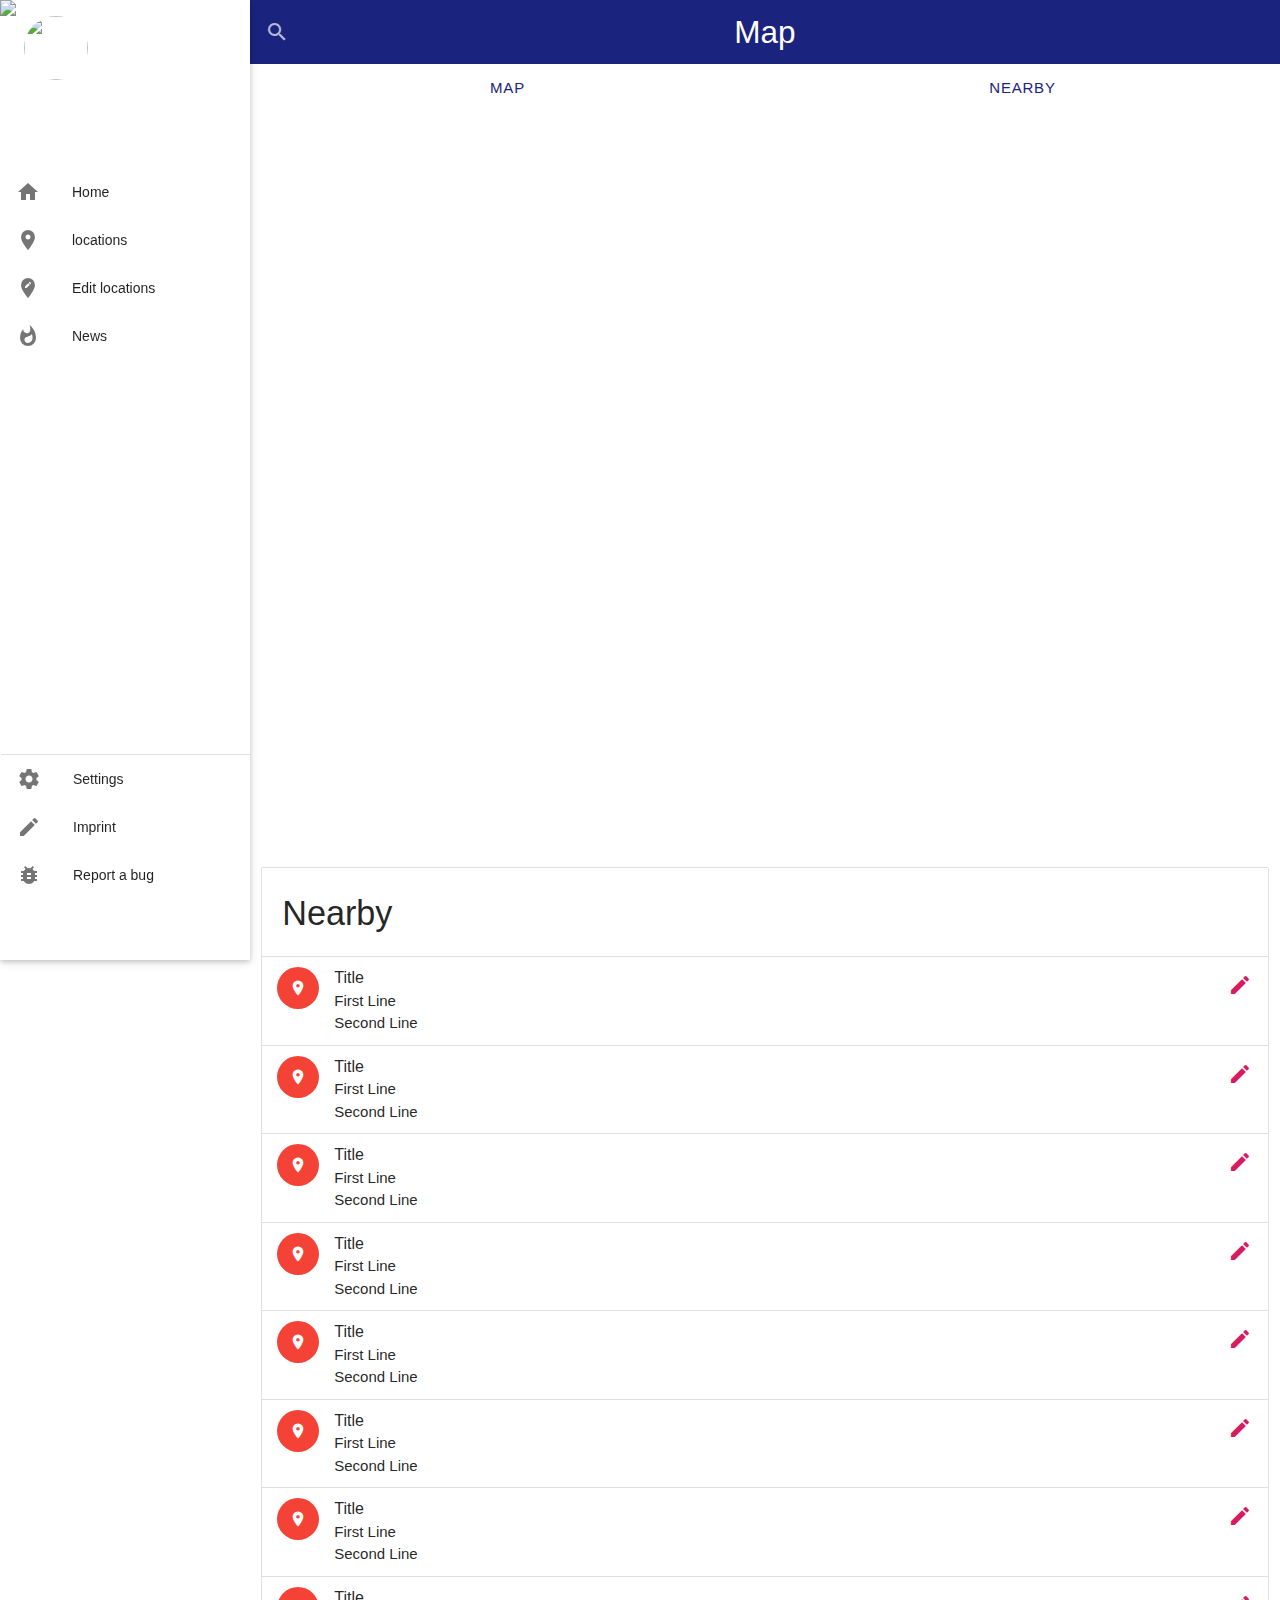
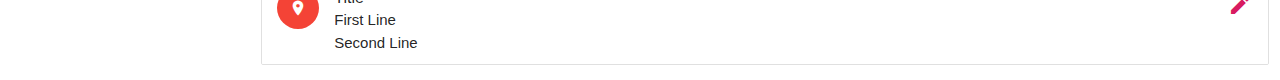
==== index.html @ ec2f5180 "Bottom class messed up with git :/" ====
<!DOCTYPE html>
<html>

<head>
    <!--Import Google Icon Font-->
    <link href="https://fonts.googleapis.com/icon?family=Material+Icons" rel="stylesheet">

    <!--Import materialize.css-->
    <link type="text/css" rel="stylesheet" href="css/materialize.min.css" media="screen,projection" />
    <link type="text/css" rel="stylesheet" href="css/style.css" media="screen,projection" />

    <!--Let browser know website is optimized for mobile-->
    <meta name="viewport" content="width=device-width, initial-scale=1.0" />
    <title>Map</title>
</head>

<body>
    <header>
        <nav role="navigation">
            <div class="nav-wrapper">
                <a href="#!" class="brand-logo center">Map</a>
                <a href="#" data-activates="slide-out" class="button-collapse"><i class="material-icons">menu</i></a>
                <form>
                       <div class="input-field">
                         <input id="search" type="search" required>
                         <label for="search"><i class="material-icons">search</i></label>
                         <i class="material-icons">close</i>
                       </div>
                     </form>
                <ul id="slide-out" class="side-nav fixed">
                    <li>
                        <div class="userView">
                            <img class="background" src="images/office.jpg">
                            <a href="#!"><img class="circle" src="images/yuna.jpg"></a>
                            <a href="#!"><span class="white-text name">Tom Scholz</span></a>
                            <a href="#!"><span class="white-text email">jdandturk@gmail.com</span></a>
                        </div>
                    </li>
                    <li><a class="waves-effect" href="#!"><i class="material-icons">home</i>Home</a></li>
                    <li><a class="waves-effect" href="#!"><i class="material-icons">location_on</i>locations</a></li>
                    <li><a class="waves-effect" href="#!"><i class="material-icons">edit_location</i>Edit locations</a></li>
                    <li><a class="waves-effect" href="#!"><i class="material-icons">whatshot</i>News</a></li>
                    <div class="bottom">
                        <div class="divider"></div>
                        <li><a class="waves-effect" href="settings.html"><i class="material-icons">settings</i>Settings</a></li>
                        <li><a class="waves-effect" href="#!"><i class="material-icons">mode_editq</i>Imprint</a></li>
                        <li><a class="modal-trigger waves-effect" href="#bugreport"><i class="material-icons">bug_report</i>Report a bug</a></li>
                    </div>
                </ul>
            </div>
        </nav>
        <ul class="tabs">
            <li class="tab col s3"><a class="active" href="#map">Map</a></li>
            <li class="tab col s3"><a href="#nearby">Nearby</a></li>
        </ul>
    </header>
    <main>
        <div id="map" class="col s12">
            <div id="map-canvas"></div>
        </div>

        <div id="nearby" class="col s12">
            <div class="row">
                <div class="col s12">
                    <ul class="collection with-header">
                        <li class="collection-header">
                            <h4>Nearby</h4>
                        </li>
                        <li class="collection-item dismissable avatar">
                            <i class="material-icons circle red">location_on</i>
                            <span class="title">Title</span>
                            <p>First Line
                                <br> Second Line
                            </p>
                            <a href="#!" class="secondary-content"><i class="material-icons">mode_edit</i></a>
                        </li>
                        <li class="collection-item dismissable avatar">
                            <i class="material-icons circle red">location_on</i>
                            <span class="title">Title</span>
                            <p>First Line
                                <br> Second Line
                            </p>
                            <a href="#!" class="secondary-content"><i class="material-icons">mode_edit</i></a>
                        </li>
                        <li class="collection-item dismissable avatar">
                            <i class="material-icons circle red">location_on</i>
                            <span class="title">Title</span>
                            <p>First Line
                                <br> Second Line
                            </p>
                            <a href="#!" class="secondary-content"><i class="material-icons">mode_edit</i></a>
                        </li>
                        <li class="collection-item dismissable avatar">
                            <i class="material-icons circle red">location_on</i>
                            <span class="title">Title</span>
                            <p>First Line
                                <br> Second Line
                            </p>
                            <a href="#!" class="secondary-content"><i class="material-icons">mode_edit</i></a>
                        </li>
                        <li class="collection-item dismissable avatar">
                            <i class="material-icons circle red">location_on</i>
                            <span class="title">Title</span>
                            <p>First Line
                                <br> Second Line
                            </p>
                            <a href="#!" class="secondary-content"><i class="material-icons">mode_edit</i></a>
                        </li>
                        <li class="collection-item dismissable avatar">
                            <i class="material-icons circle red">location_on</i>
                            <span class="title">Title</span>
                            <p>First Line
                                <br> Second Line
                            </p>
                            <a href="#!" class="secondary-content"><i class="material-icons">mode_edit</i></a>
                        </li>
                        <li class="collection-item dismissable avatar">
                            <i class="material-icons circle red">location_on</i>
                            <span class="title">Title</span>
                            <p>First Line
                                <br> Second Line
                            </p>
                            <a href="#!" class="secondary-content"><i class="material-icons">mode_edit</i></a>
                        </li>
                        <li class="collection-item dismissable avatar">
                            <i class="material-icons circle red">location_on</i>
                            <span class="title">Title</span>
                            <p>First Line
                                <br> Second Line
                            </p>
                            <a href="#!" class="secondary-content"><i class="material-icons">mode_edit</i></a>
                        </li>
                    </ul>
                </div>
            </div>
        </div>
    </main>

    <div id="bugreport" class="modal modal-fixed-footer">
        <div class="modal-content">
            <h4>Report a bug</h4>
            <div class="row">
                <form class="col s12">
                    <div class="row">
                        <div class="input-field col s6">
                            <input id="first_name" type="text" class="validate">
                            <label for="first_name">First Name</label>
                        </div>
                        <div class="input-field col s6">
                            <input id="last_name" type="text" class="validate">
                            <label for="last_name">Last Name</label>
                        </div>
                    </div>
                    <div class="row">
                        <div class="input-field col s12">
                            <input id="email" type="email" class="validate">
                            <label for="email">Email</label>
                        </div>
                    </div>
                    <div class="row">
                        <form class="col s12">
                            <div class="row">
                                <div class="input-field col s12">
                                    <textarea id="textarea1" class="materialize-textarea"></textarea>
                                    <label for="textarea1">Textarea</label>
                                </div>
                            </div>
                        </form>
                    </div>
                </form>
            </div>
        </div>
        <div class="modal-footer">
            <a href="#!" class="modal-action modal-close waves-effect waves-green btn-flat ">Submit</a>
            <a href="#!" class="modal-action modal-close waves-effect waves-red btn-flat ">Cancel</a>
        </div>
    </div>

    <!--Import jQuery before materialize.js-->
    <script type="text/javascript" src="https://code.jquery.com/jquery-2.1.2.min.js"></script>
    <script type="text/javascript" src="js/materialize.min.js"></script>
    <script src="https://maps.googleapis.com/maps/api/js?key=AIzaSyAAzAtpO3V3MDh3rMkW11LKzOI6kKWulEk&callback=initMap" async defer></script>
    <script type="text/javascript" src="js/init.js"></script>
    <script type="text/javascript" src="js/script.js"></script>
</body>

</html>
---- css/style.css ----
#map {
    height: 100%;
}
#map-canvas {
    height: 100%;
}
html, body, main {
    height: 94% !important;
    margin: 0;
    padding: 0;
}
header, main, footer {
    padding-left: 250px;
}
@media only screen and (max-width: 992px) {
    header, main, footer {
        padding-left: 0;
    }
}

.intro {
    padding: 144px 0;
    background: url('http://demenzpilot.de/images/bg-map/bg-map-interim-HL.png') no-repeat center center;
    -webkit-background-size: cover;
    -moz-background-size: cover;
    -o-background-size: cover;
    background-size: cover;
}
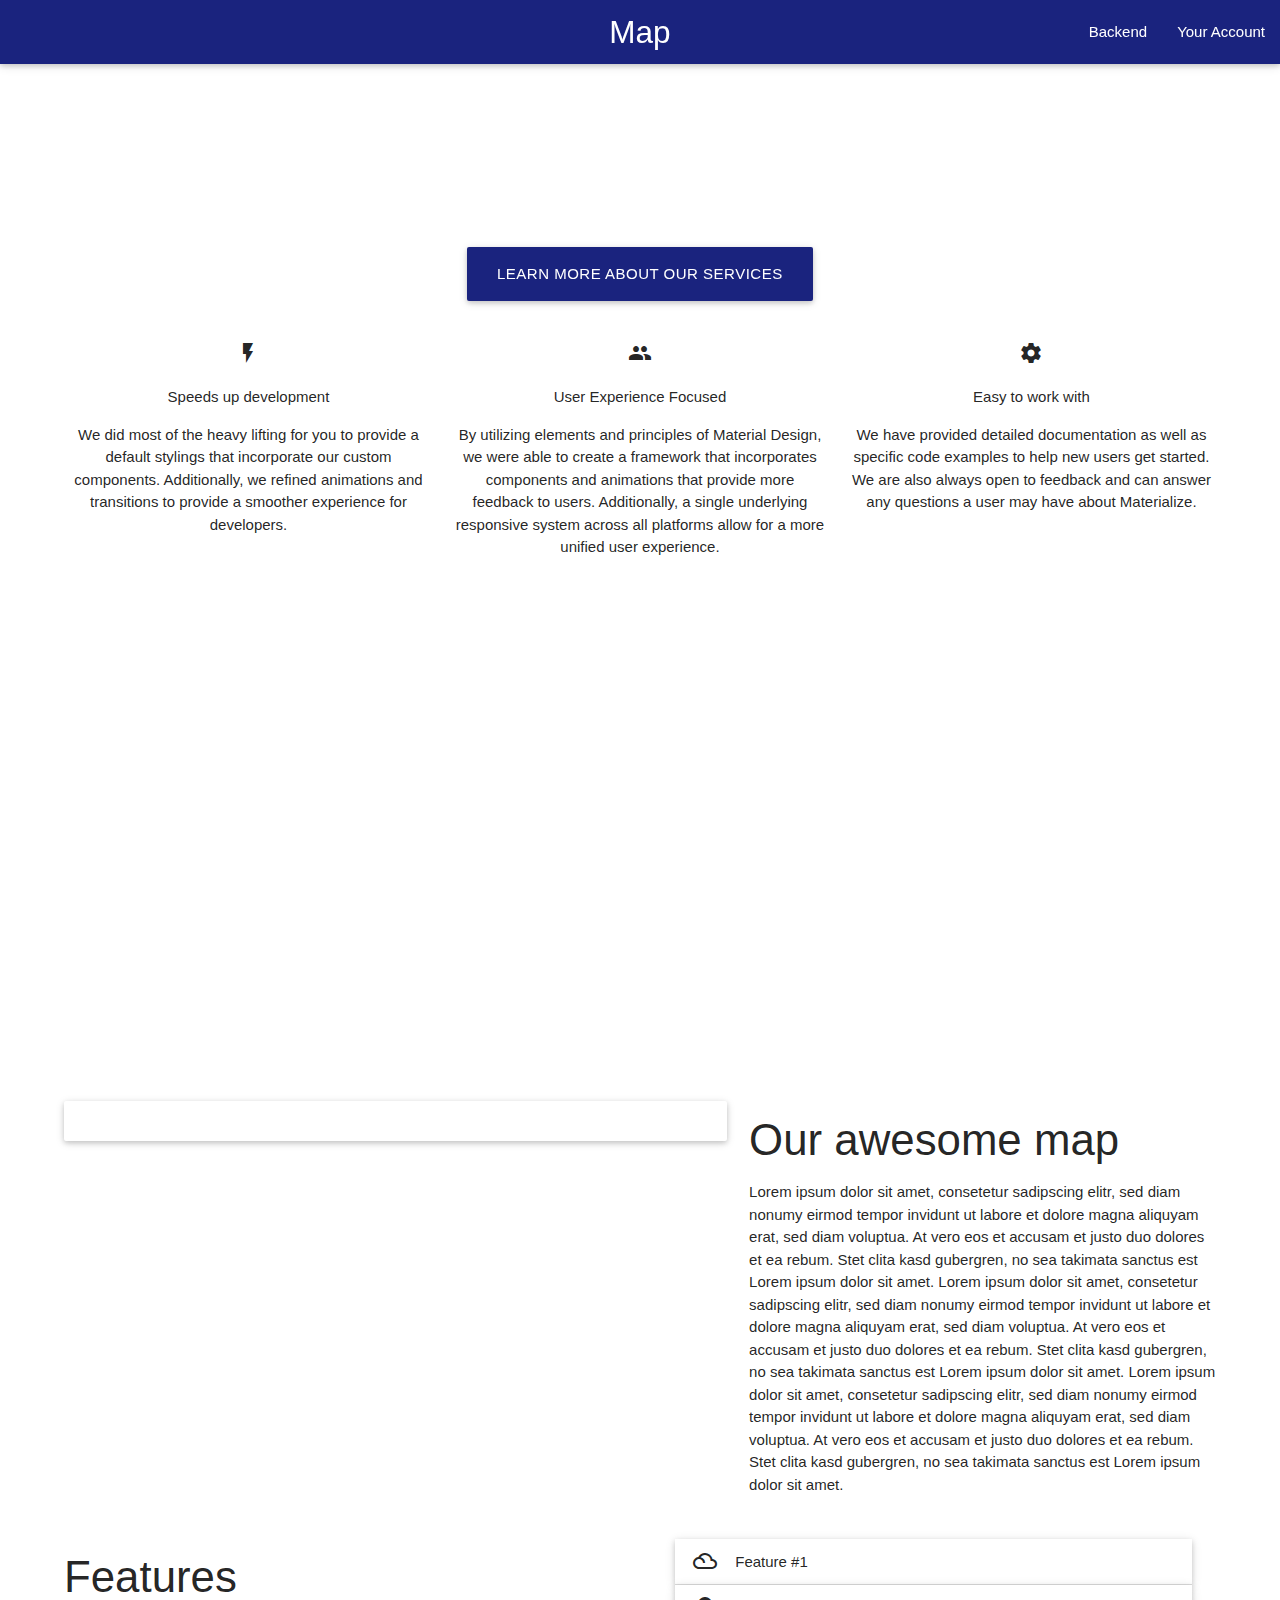
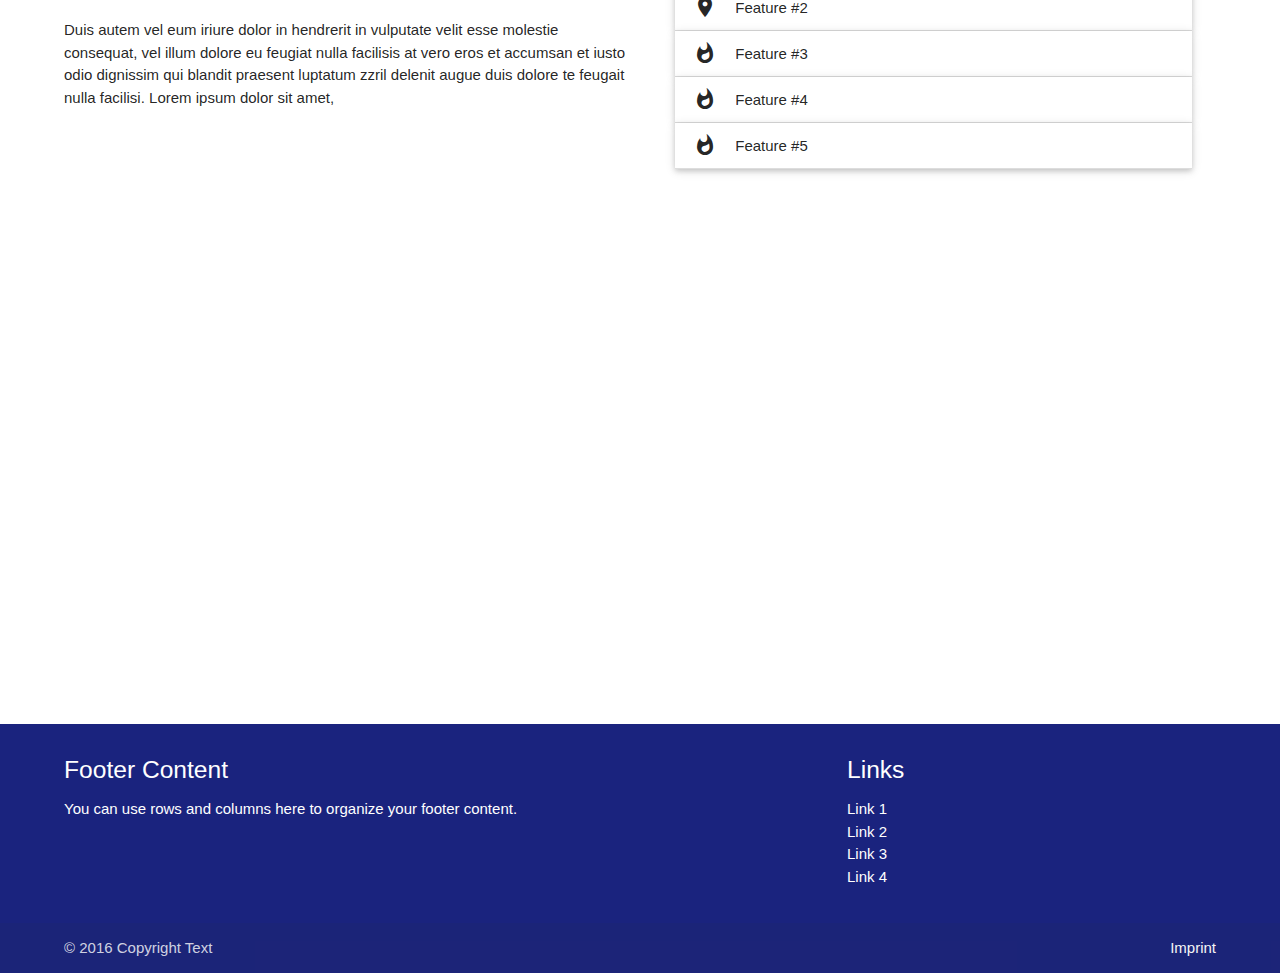
==== commit ae441d74: "Changed titles" ====
--- a/index.html
+++ b/index.html
@@ -7,175 +7,180 @@
 
     <!--Import materialize.css-->
     <link type="text/css" rel="stylesheet" href="css/materialize.min.css" media="screen,projection" />
-    <link type="text/css" rel="stylesheet" href="css/style.css" media="screen,projection" />
+    <link type="text/css" rel="stylesheet" href="css/lp-style.css" media="screen,projection" />
 
     <!--Let browser know website is optimized for mobile-->
     <meta name="viewport" content="width=device-width, initial-scale=1.0" />
-    <title>Map</title>
+    <meta http-equiv="X-UA-Compatible" content="IE=edge">
+    <meta http-equiv="Content-Type" content="text/html; charset=utf-8" />
+    <title>Map | Home</title>
 </head>
 
 <body>
     <header>
-        <nav role="navigation">
-            <div class="nav-wrapper">
-                <a href="#!" class="brand-logo center">Map</a>
-                <a href="#" data-activates="slide-out" class="button-collapse"><i class="material-icons">menu</i></a>
-                <form>
-                       <div class="input-field">
-                         <input id="search" type="search" required>
-                         <label for="search"><i class="material-icons">search</i></label>
-                         <i class="material-icons">close</i>
-                       </div>
-                     </form>
-                <ul id="slide-out" class="side-nav fixed">
-                    <li>
-                        <div class="userView">
-                            <img class="background" src="images/office.jpg">
-                            <a href="#!"><img class="circle" src="images/yuna.jpg"></a>
-                            <a href="#!"><span class="white-text name">Tom Scholz</span></a>
-                            <a href="#!"><span class="white-text email">jdandturk@gmail.com</span></a>
+        <div class="navbar-fixed">
+            <nav role="navigation">
+                <div class="nav-wrapper">
+                    <a href="#!" class="brand-logo center">Map</a>
+                    <a href="#" data-activates="slide-out" class="button-collapse"><i class="material-icons">menu</i></a>
+                    <ul class="right hide-on-med-and-down">
+                        <li><a href="#!">Backend</a></li>
+                        <li><a href="#!">Your Account</a></li>
+                    </ul>
+                    <ul id="slide-out" class="side-nav">
+                      <li><a class="waves-effect" href="#!">Backend</a></li>
+                      <li><a class="waves-effect" href="#!">Your Account</a></li>
+                        <div class="bottom">
+                            <div class="divider"></div>
+                            <li><a class="waves-effect" href="settings.html"><i class="material-icons">settings</i>Settings</a></li>
+                            <li><a class="waves-effect" href="#!"><i class="material-icons">mode_editq</i>Imprint</a></li>
+                            <li><a class="waves-effect" href="#bugreport"><i class="material-icons">bug_report</i>Report a bug</a></li>
                         </div>
-                    </li>
-                    <li><a class="waves-effect" href="#!"><i class="material-icons">home</i>Home</a></li>
-                    <li><a class="waves-effect" href="#!"><i class="material-icons">location_on</i>locations</a></li>
-                    <li><a class="waves-effect" href="#!"><i class="material-icons">edit_location</i>Edit locations</a></li>
-                    <li><a class="waves-effect" href="#!"><i class="material-icons">whatshot</i>News</a></li>
-                    <div class="bottom">
-                        <div class="divider"></div>
-                        <li><a class="waves-effect" href="settings.html"><i class="material-icons">settings</i>Settings</a></li>
-                        <li><a class="waves-effect" href="#!"><i class="material-icons">mode_editq</i>Imprint</a></li>
-                        <li><a class="modal-trigger waves-effect" href="#bugreport"><i class="material-icons">bug_report</i>Report a bug</a></li>
-                    </div>
-                </ul>
-            </div>
-        </nav>
-        <ul class="tabs">
-            <li class="tab col s3"><a class="active" href="#map">Map</a></li>
-            <li class="tab col s3"><a href="#nearby">Nearby</a></li>
-        </ul>
+                    </ul>
+                </div>
+            </nav>
+        </div>
     </header>
     <main>
-        <div id="map" class="col s12">
-            <div id="map-canvas"></div>
+        <div class="row intro">
+            <div class="col s12 m12">
+                <div class="container">
+                    <div class="row">
+                        <div class="col m12 s12 center white-text">
+                            <h1>A map template that fits <u>your</u> needs</h1>
+                            <h5>Get the software you want.</h5>
+                        </div>
+                    </div>
+                    <div class="row">
+                        <div class="col m12 s12 center white-text">
+                            <a href="#!" class="btn-large indigo darken-4 cloud_get_started waves-effect waves-light">Learn more about our services</a>
+                        </div>
+                    </div>
+                </div>
+            </div>
         </div>
 
-        <div id="nearby" class="col s12">
+        <div class="container">
             <div class="row">
-                <div class="col s12">
-                    <ul class="collection with-header">
-                        <li class="collection-header">
-                            <h4>Nearby</h4>
+                <div class="col s12 m4">
+                    <div class="center promo">
+                        <i class="material-icons">flash_on</i>
+                        <p class="caption">Speeds up development</p>
+                        <p class="light center">We did most of the heavy lifting for you to provide a default stylings that incorporate our custom components. Additionally, we refined animations and transitions to provide a smoother experience for developers.</p>
+                    </div>
+                </div>
+                <div class="col s12 m4">
+                    <div class="center promo">
+                        <i class="material-icons">group</i>
+                        <p class="caption">User Experience Focused</p>
+                        <p class="light center">By utilizing elements and principles of Material Design, we were able to create a framework that incorporates components and animations that provide more feedback to users. Additionally, a single underlying responsive system across
+                            all platforms allow for a more unified user experience.</p>
+                    </div>
+                </div>
+                <div class="col s12 m4">
+                    <div class="center promo">
+                        <i class="material-icons">settings</i>
+                        <p class="caption">Easy to work with</p>
+                        <p class="light center">We have provided detailed documentation as well as specific code examples to help new users get started. We are also always open to feedback and can answer any questions a user may have about Materialize.</p>
+                    </div>
+                </div>
+            </div>
+        </div>
+        <div class="parallax-container">
+            <div class="parallax"><img src="images/parallax4.jpg"></div>
+        </div>
+        <div class="container">
+            <div class="row">
+              <div class="col s12 m6 l7">
+                  <div id="promo-map" class="card-panel">
+                    <a href="../materialize-map/" style="height: 100%;width: 100%; display: block;">
+                      <div id="map-canvas"></div>
+                      </a>
+                  </div>
+              </div>
+                <div class="col s12 m6 l5">
+                    <h3>Our awesome map</h3>
+                    <p>
+                        Lorem ipsum dolor sit amet, consetetur sadipscing elitr, sed diam nonumy eirmod tempor invidunt ut labore et dolore magna aliquyam erat, sed diam voluptua. At vero eos et accusam et justo duo dolores et ea rebum. Stet clita kasd gubergren, no sea takimata
+                        sanctus est Lorem ipsum dolor sit amet. Lorem ipsum dolor sit amet, consetetur sadipscing elitr, sed diam nonumy eirmod tempor invidunt ut labore et dolore magna aliquyam erat, sed diam voluptua. At vero eos et accusam et justo
+                        duo dolores et ea rebum. Stet clita kasd gubergren, no sea takimata sanctus est Lorem ipsum dolor sit amet. Lorem ipsum dolor sit amet, consetetur sadipscing elitr, sed diam nonumy eirmod tempor invidunt ut labore et dolore magna
+                        aliquyam erat, sed diam voluptua. At vero eos et accusam et justo duo dolores et ea rebum. Stet clita kasd gubergren, no sea takimata sanctus est Lorem ipsum dolor sit amet.
+                    </p>
+                </div>
+            </div>
+        </div>
+        <div class="container">
+            <div class="row">
+                <div class="col s12 m6">
+                    <h3>Features</h3>
+                    <p>Duis autem vel eum iriure dolor in hendrerit in vulputate velit esse molestie consequat, vel illum dolore eu feugiat nulla facilisis at vero eros et accumsan et iusto odio dignissim qui blandit praesent luptatum zzril delenit augue
+                        duis dolore te feugait nulla facilisi. Lorem ipsum dolor sit amet,</p>
+                </div>
+                <div class="col s12 m6">
+                    <ul class="collapsible popout" data-collapsible="accordion">
+                        <li>
+                            <div class="collapsible-header"><i class="material-icons">filter_drama</i>Feature #1</div>
+                            <div class="collapsible-body">
+                                <p>Lorem ipsum dolor sit amet.</p>
+                            </div>
                         </li>
-                        <li class="collection-item dismissable avatar">
-                            <i class="material-icons circle red">location_on</i>
-                            <span class="title">Title</span>
-                            <p>First Line
-                                <br> Second Line
-                            </p>
-                            <a href="#!" class="secondary-content"><i class="material-icons">mode_edit</i></a>
+                        <li>
+                            <div class="collapsible-header"><i class="material-icons">place</i>Feature #2</div>
+                            <div class="collapsible-body">
+                                <p>Lorem ipsum dolor sit amet.</p>
+                            </div>
                         </li>
-                        <li class="collection-item dismissable avatar">
-                            <i class="material-icons circle red">location_on</i>
-                            <span class="title">Title</span>
-                            <p>First Line
-                                <br> Second Line
-                            </p>
-                            <a href="#!" class="secondary-content"><i class="material-icons">mode_edit</i></a>
+                        <li>
+                            <div class="collapsible-header"><i class="material-icons">whatshot</i>Feature #3</div>
+                            <div class="collapsible-body">
+                                <p>Lorem ipsum dolor sit amet.</p>
+                            </div>
                         </li>
-                        <li class="collection-item dismissable avatar">
-                            <i class="material-icons circle red">location_on</i>
-                            <span class="title">Title</span>
-                            <p>First Line
-                                <br> Second Line
-                            </p>
-                            <a href="#!" class="secondary-content"><i class="material-icons">mode_edit</i></a>
+                        <li>
+                            <div class="collapsible-header"><i class="material-icons">whatshot</i>Feature #4</div>
+                            <div class="collapsible-body">
+                                <p>Lorem ipsum dolor sit amet.</p>
+                            </div>
                         </li>
-                        <li class="collection-item dismissable avatar">
-                            <i class="material-icons circle red">location_on</i>
-                            <span class="title">Title</span>
-                            <p>First Line
-                                <br> Second Line
-                            </p>
-                            <a href="#!" class="secondary-content"><i class="material-icons">mode_edit</i></a>
-                        </li>
-                        <li class="collection-item dismissable avatar">
-                            <i class="material-icons circle red">location_on</i>
-                            <span class="title">Title</span>
-                            <p>First Line
-                                <br> Second Line
-                            </p>
-                            <a href="#!" class="secondary-content"><i class="material-icons">mode_edit</i></a>
-                        </li>
-                        <li class="collection-item dismissable avatar">
-                            <i class="material-icons circle red">location_on</i>
-                            <span class="title">Title</span>
-                            <p>First Line
-                                <br> Second Line
-                            </p>
-                            <a href="#!" class="secondary-content"><i class="material-icons">mode_edit</i></a>
-                        </li>
-                        <li class="collection-item dismissable avatar">
-                            <i class="material-icons circle red">location_on</i>
-                            <span class="title">Title</span>
-                            <p>First Line
-                                <br> Second Line
-                            </p>
-                            <a href="#!" class="secondary-content"><i class="material-icons">mode_edit</i></a>
-                        </li>
-                        <li class="collection-item dismissable avatar">
-                            <i class="material-icons circle red">location_on</i>
-                            <span class="title">Title</span>
-                            <p>First Line
-                                <br> Second Line
-                            </p>
-                            <a href="#!" class="secondary-content"><i class="material-icons">mode_edit</i></a>
+                        <li>
+                            <div class="collapsible-header"><i class="material-icons">whatshot</i>Feature #5</div>
+                            <div class="collapsible-body">
+                                <p>Lorem ipsum dolor sit amet.</p>
+                            </div>
                         </li>
                     </ul>
                 </div>
             </div>
         </div>
+        <div class="parallax-container">
+            <div class="parallax"><img src="images/parallax3.jpg"></div>
+        </div>
     </main>
-
-    <div id="bugreport" class="modal modal-fixed-footer">
-        <div class="modal-content">
-            <h4>Report a bug</h4>
+    <footer class="page-footer">
+        <div class="container">
             <div class="row">
-                <form class="col s12">
-                    <div class="row">
-                        <div class="input-field col s6">
-                            <input id="first_name" type="text" class="validate">
-                            <label for="first_name">First Name</label>
-                        </div>
-                        <div class="input-field col s6">
-                            <input id="last_name" type="text" class="validate">
-                            <label for="last_name">Last Name</label>
-                        </div>
-                    </div>
-                    <div class="row">
-                        <div class="input-field col s12">
-                            <input id="email" type="email" class="validate">
-                            <label for="email">Email</label>
-                        </div>
-                    </div>
-                    <div class="row">
-                        <form class="col s12">
-                            <div class="row">
-                                <div class="input-field col s12">
-                                    <textarea id="textarea1" class="materialize-textarea"></textarea>
-                                    <label for="textarea1">Textarea</label>
-                                </div>
-                            </div>
-                        </form>
-                    </div>
-                </form>
+                <div class="col l6 s12">
+                    <h5 class="white-text">Footer Content</h5>
+                    <p class="white-text">You can use rows and columns here to organize your footer content.</p>
+                </div>
+                <div class="col l4 offset-l2 s12">
+                    <h5 class="white-text">Links</h5>
+                    <ul>
+                        <li><a class="white-text" href="#!">Link 1</a></li>
+                        <li><a class="white-text" href="#!">Link 2</a></li>
+                        <li><a class="white-text" href="#!">Link 3</a></li>
+                        <li><a class="white-text" href="#!">Link 4</a></li>
+                    </ul>
+                </div>
             </div>
         </div>
-        <div class="modal-footer">
-            <a href="#!" class="modal-action modal-close waves-effect waves-green btn-flat ">Submit</a>
-            <a href="#!" class="modal-action modal-close waves-effect waves-red btn-flat ">Cancel</a>
+        <div class="footer-copyright">
+            <div class="container">
+                © 2016 Copyright Text
+                <a class="grey-text text-lighten-4 right" href="#!">Imprint</a>
+            </div>
         </div>
-    </div>
-
+    </footer>
     <!--Import jQuery before materialize.js-->
     <script type="text/javascript" src="https://code.jquery.com/jquery-2.1.2.min.js"></script>
     <script type="text/javascript" src="js/materialize.min.js"></script>
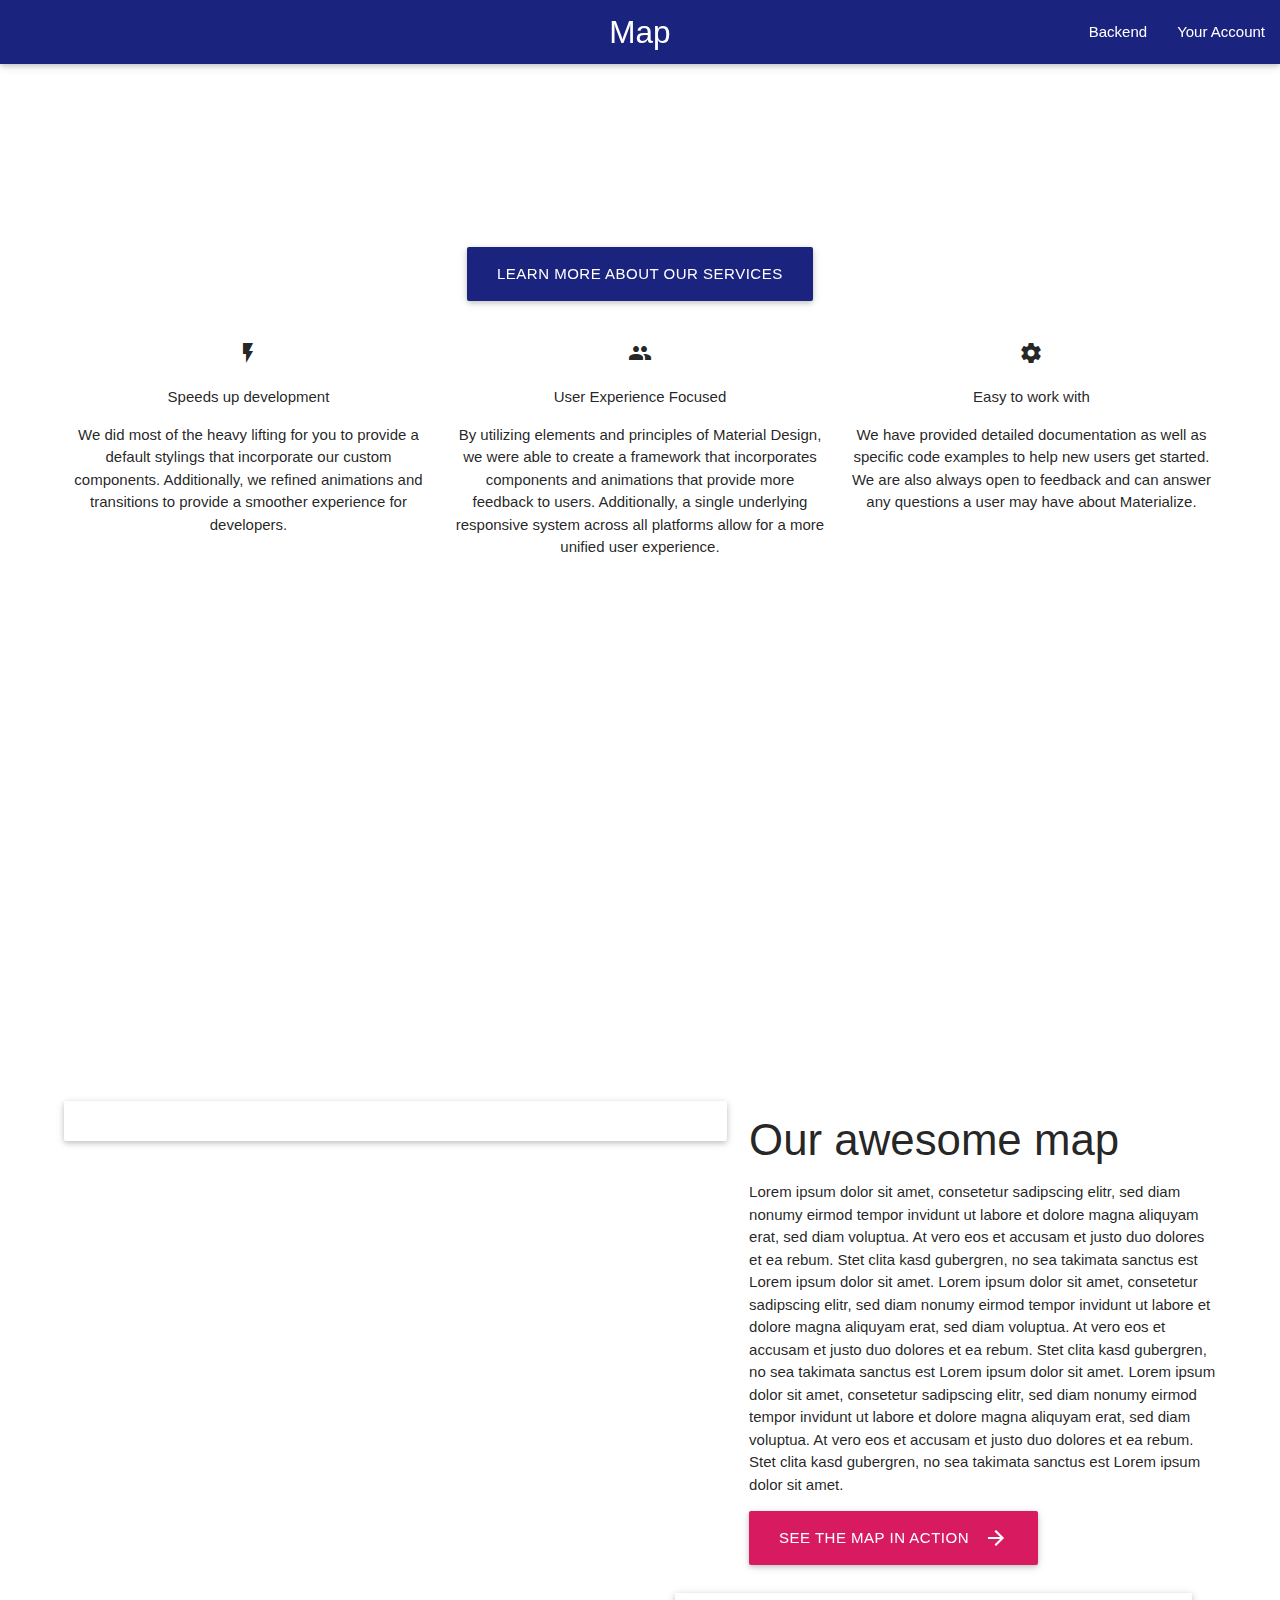
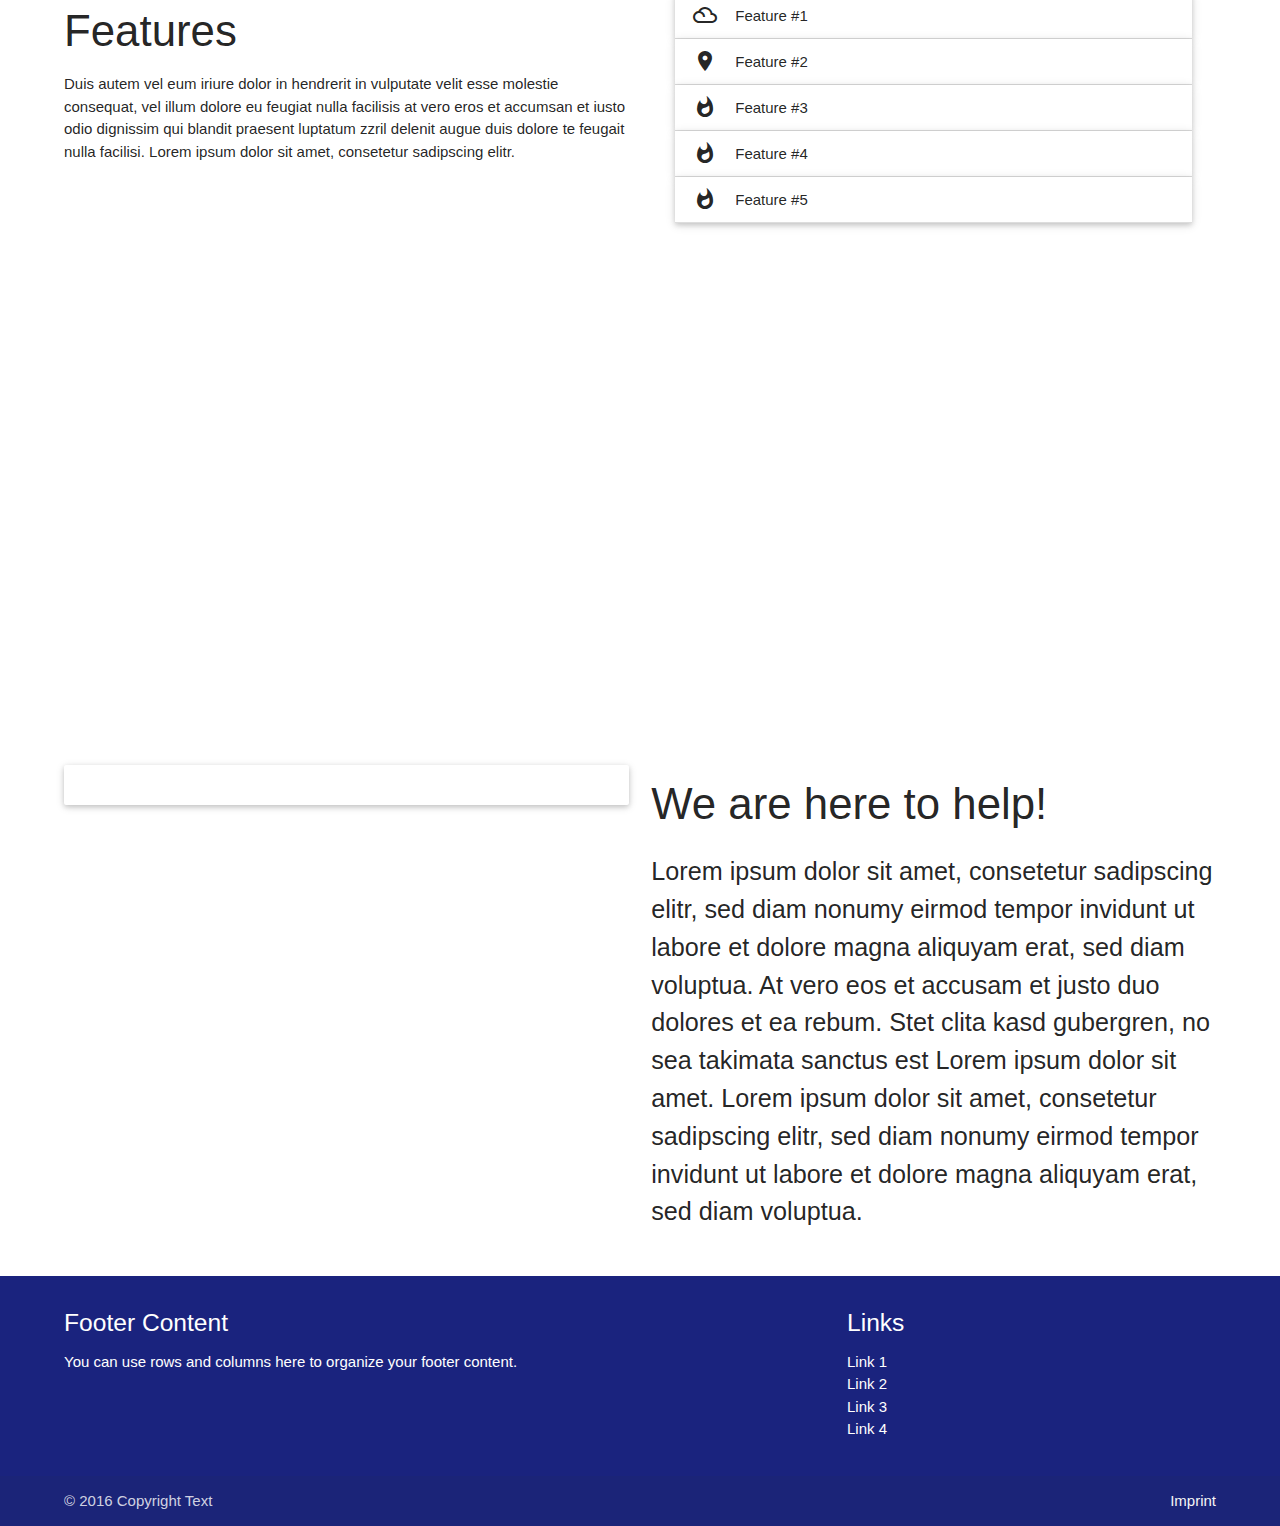
==== commit 27db82bc: "Added jquery fallback" ====
--- a/index.html
+++ b/index.html
@@ -24,12 +24,12 @@
                     <a href="#!" class="brand-logo center">Map</a>
                     <a href="#" data-activates="slide-out" class="button-collapse"><i class="material-icons">menu</i></a>
                     <ul class="right hide-on-med-and-down">
-                        <li><a href="#!">Backend</a></li>
+                        <li><a href="./map.html">Backend</a></li>
                         <li><a href="#!">Your Account</a></li>
                     </ul>
                     <ul id="slide-out" class="side-nav">
-                      <li><a class="waves-effect" href="#!">Backend</a></li>
-                      <li><a class="waves-effect" href="#!">Your Account</a></li>
+                        <li><a class="waves-effect" href="#!">Backend</a></li>
+                        <li><a class="waves-effect" href="#!">Your Account</a></li>
                         <div class="bottom">
                             <div class="divider"></div>
                             <li><a class="waves-effect" href="settings.html"><i class="material-icons">settings</i>Settings</a></li>
@@ -91,13 +91,11 @@
         </div>
         <div class="container">
             <div class="row">
-              <div class="col s12 m6 l7">
-                  <div id="promo-map" class="card-panel">
-                    <a href="../materialize-map/" style="height: 100%;width: 100%; display: block;">
-                      <div id="map-canvas"></div>
-                      </a>
-                  </div>
-              </div>
+                <div class="col s12 m6 l7">
+                    <div id="promo-map" class="card-panel">
+                        <div id="map-canvas"></div>
+                    </div>
+                </div>
                 <div class="col s12 m6 l5">
                     <h3>Our awesome map</h3>
                     <p>
@@ -106,6 +104,7 @@
                         duo dolores et ea rebum. Stet clita kasd gubergren, no sea takimata sanctus est Lorem ipsum dolor sit amet. Lorem ipsum dolor sit amet, consetetur sadipscing elitr, sed diam nonumy eirmod tempor invidunt ut labore et dolore magna
                         aliquyam erat, sed diam voluptua. At vero eos et accusam et justo duo dolores et ea rebum. Stet clita kasd gubergren, no sea takimata sanctus est Lorem ipsum dolor sit amet.
                     </p>
+                    <a href="./map.html" class="waves-effect waves-light btn-large"><i class="material-icons right">arrow_forward</i>See the map in action</a>
                 </div>
             </div>
         </div>
@@ -113,8 +112,10 @@
             <div class="row">
                 <div class="col s12 m6">
                     <h3>Features</h3>
-                    <p>Duis autem vel eum iriure dolor in hendrerit in vulputate velit esse molestie consequat, vel illum dolore eu feugiat nulla facilisis at vero eros et accumsan et iusto odio dignissim qui blandit praesent luptatum zzril delenit augue
-                        duis dolore te feugait nulla facilisi. Lorem ipsum dolor sit amet,</p>
+                    <p>
+                        Duis autem vel eum iriure dolor in hendrerit in vulputate velit esse molestie consequat, vel illum dolore eu feugiat nulla facilisis at vero eros et accumsan et iusto odio dignissim qui blandit praesent luptatum zzril delenit augue duis dolore te feugait
+                        nulla facilisi. Lorem ipsum dolor sit amet, consetetur sadipscing elitr.
+                    </p>
                 </div>
                 <div class="col s12 m6">
                     <ul class="collapsible popout" data-collapsible="accordion">
@@ -153,7 +154,23 @@
             </div>
         </div>
         <div class="parallax-container">
-            <div class="parallax"><img src="images/parallax3.jpg"></div>
+            <div class="parallax"><img src="images/parallax3.jpg" /></div>
+        </div>
+        <div class="container">
+            <div class="row">
+                <div class="col s12 m6">
+                    <div class="card-panel valign-wrapper">
+                        <img class="responsive-img" src="images/iMac.png" alt="" />
+                    </div>
+                </div>
+                <div class="col s12 m6">
+                    <h3>We are here to help!</h3>
+                    <p class="flow-text">
+                        Lorem ipsum dolor sit amet, consetetur sadipscing elitr, sed diam nonumy eirmod tempor invidunt ut labore et dolore magna aliquyam erat, sed diam voluptua. At vero eos et accusam et justo duo dolores et ea rebum. Stet clita kasd gubergren, no sea takimata
+                        sanctus est Lorem ipsum dolor sit amet. Lorem ipsum dolor sit amet, consetetur sadipscing elitr, sed diam nonumy eirmod tempor invidunt ut labore et dolore magna aliquyam erat, sed diam voluptua.
+                    </p>
+                </div>
+            </div>
         </div>
     </main>
     <footer class="page-footer">
@@ -182,7 +199,10 @@
         </div>
     </footer>
     <!--Import jQuery before materialize.js-->
-    <script type="text/javascript" src="https://code.jquery.com/jquery-2.1.2.min.js"></script>
+    <script type="text/javascript" src="./js/jquery-2.1.1.min.js"></script>
+    <!--Import Javascript-->
+    <script type="text/javascript" src="https://code.jquery.com/jquery-2.1.1.min.js"></script>
+    <script>if (typeof jQuery == 'undefined') {document.write(unescape("%3Cscript src='./js/jquery-2.1.1.min.js' type='text/javascript'%3E%3C/script%3E"));}</script>
     <script type="text/javascript" src="js/materialize.min.js"></script>
     <script src="https://maps.googleapis.com/maps/api/js?key=AIzaSyAAzAtpO3V3MDh3rMkW11LKzOI6kKWulEk&callback=initMap" async defer></script>
     <script type="text/javascript" src="js/init.js"></script>
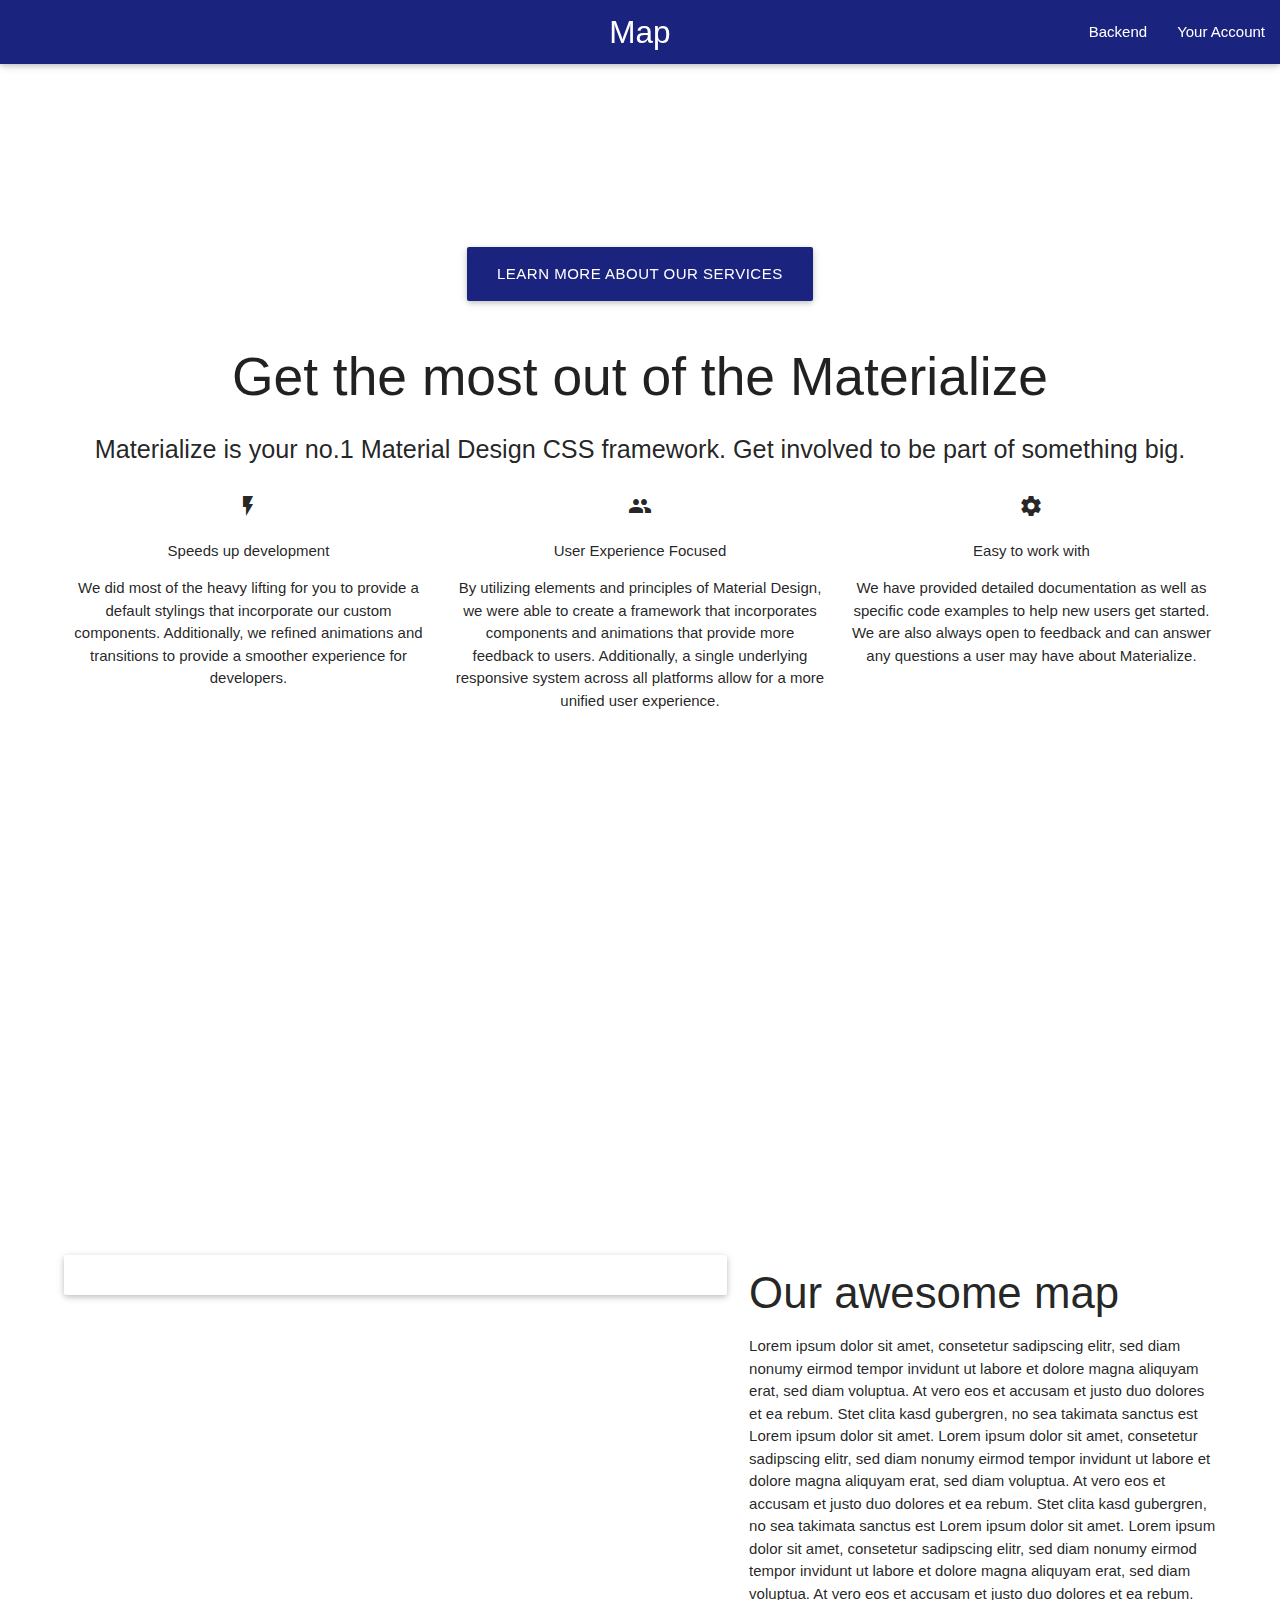
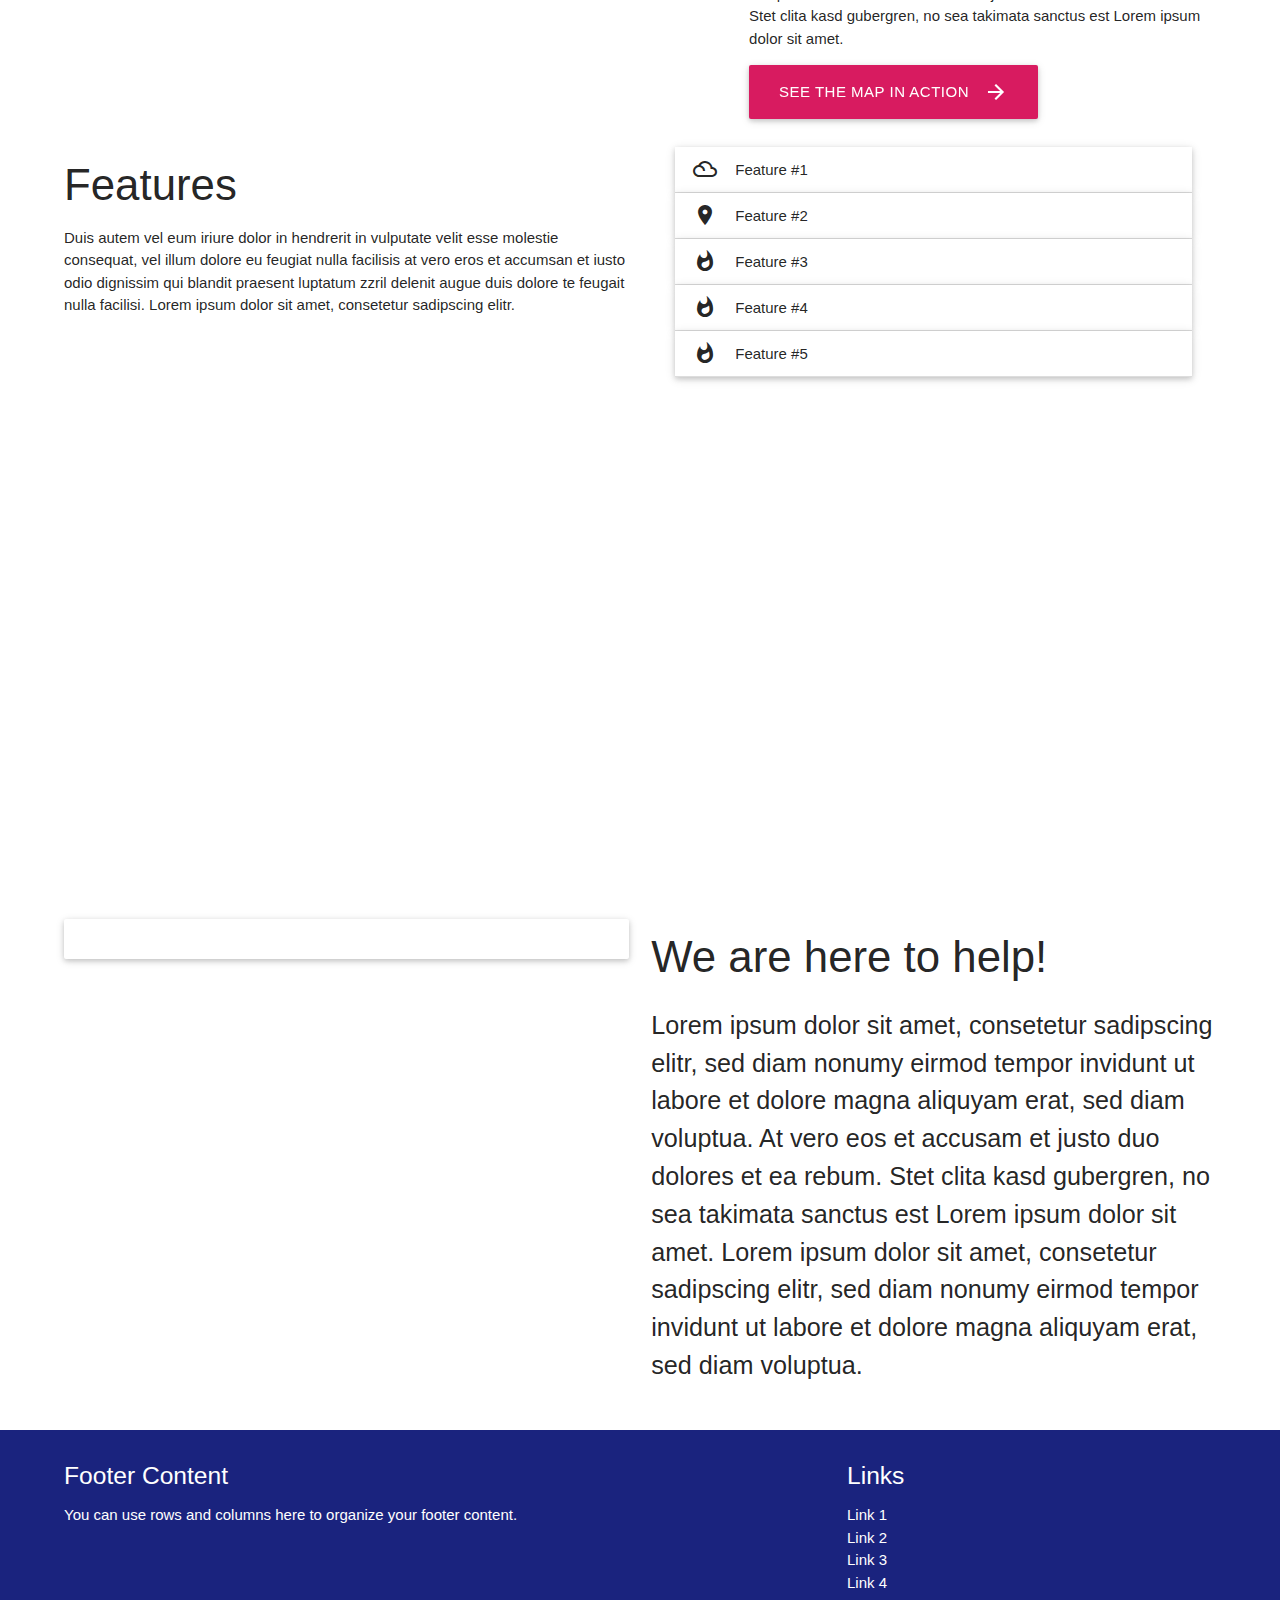
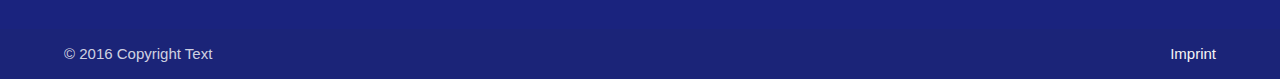
==== commit 64b01976: "Added intro text" ====
--- a/index.html
+++ b/index.html
@@ -13,7 +13,7 @@
     <meta name="viewport" content="width=device-width, initial-scale=1.0" />
     <meta http-equiv="X-UA-Compatible" content="IE=edge">
     <meta http-equiv="Content-Type" content="text/html; charset=utf-8" />
-    <title>Map | Home</title>
+    <title>MyApp | Home</title>
 </head>
 
 <body>
@@ -62,6 +62,10 @@
 
         <div class="container">
             <div class="row">
+              <h2 class="center">Get the most out of the Materialize</h2>
+              <p class="center flow-text">
+                Materialize is your no.1 Material Design CSS framework. Get involved to be part of something big.
+              </p>
                 <div class="col s12 m4">
                     <div class="center promo">
                         <i class="material-icons">flash_on</i>
@@ -198,8 +202,6 @@
             </div>
         </div>
     </footer>
-    <!--Import jQuery before materialize.js-->
-    <script type="text/javascript" src="./js/jquery-2.1.1.min.js"></script>
     <!--Import Javascript-->
     <script type="text/javascript" src="https://code.jquery.com/jquery-2.1.1.min.js"></script>
     <script>if (typeof jQuery == 'undefined') {document.write(unescape("%3Cscript src='./js/jquery-2.1.1.min.js' type='text/javascript'%3E%3C/script%3E"));}</script>
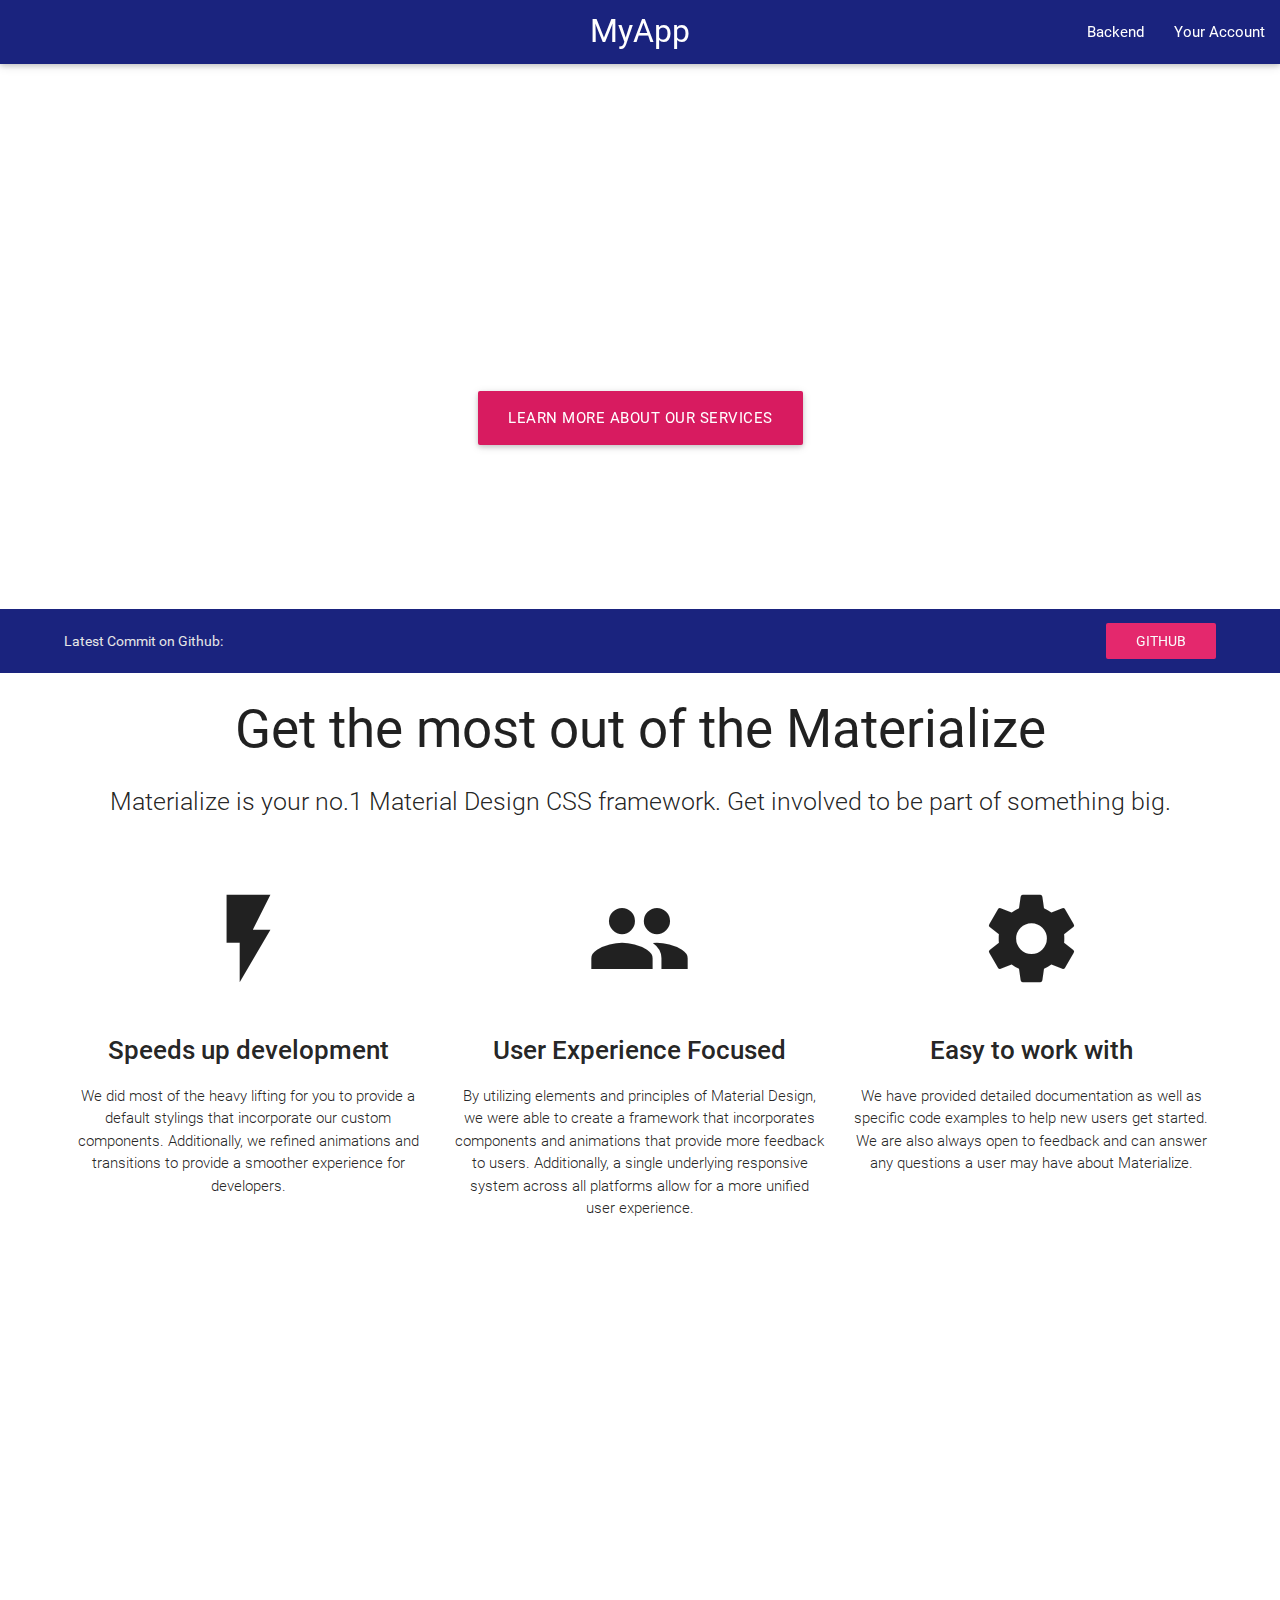
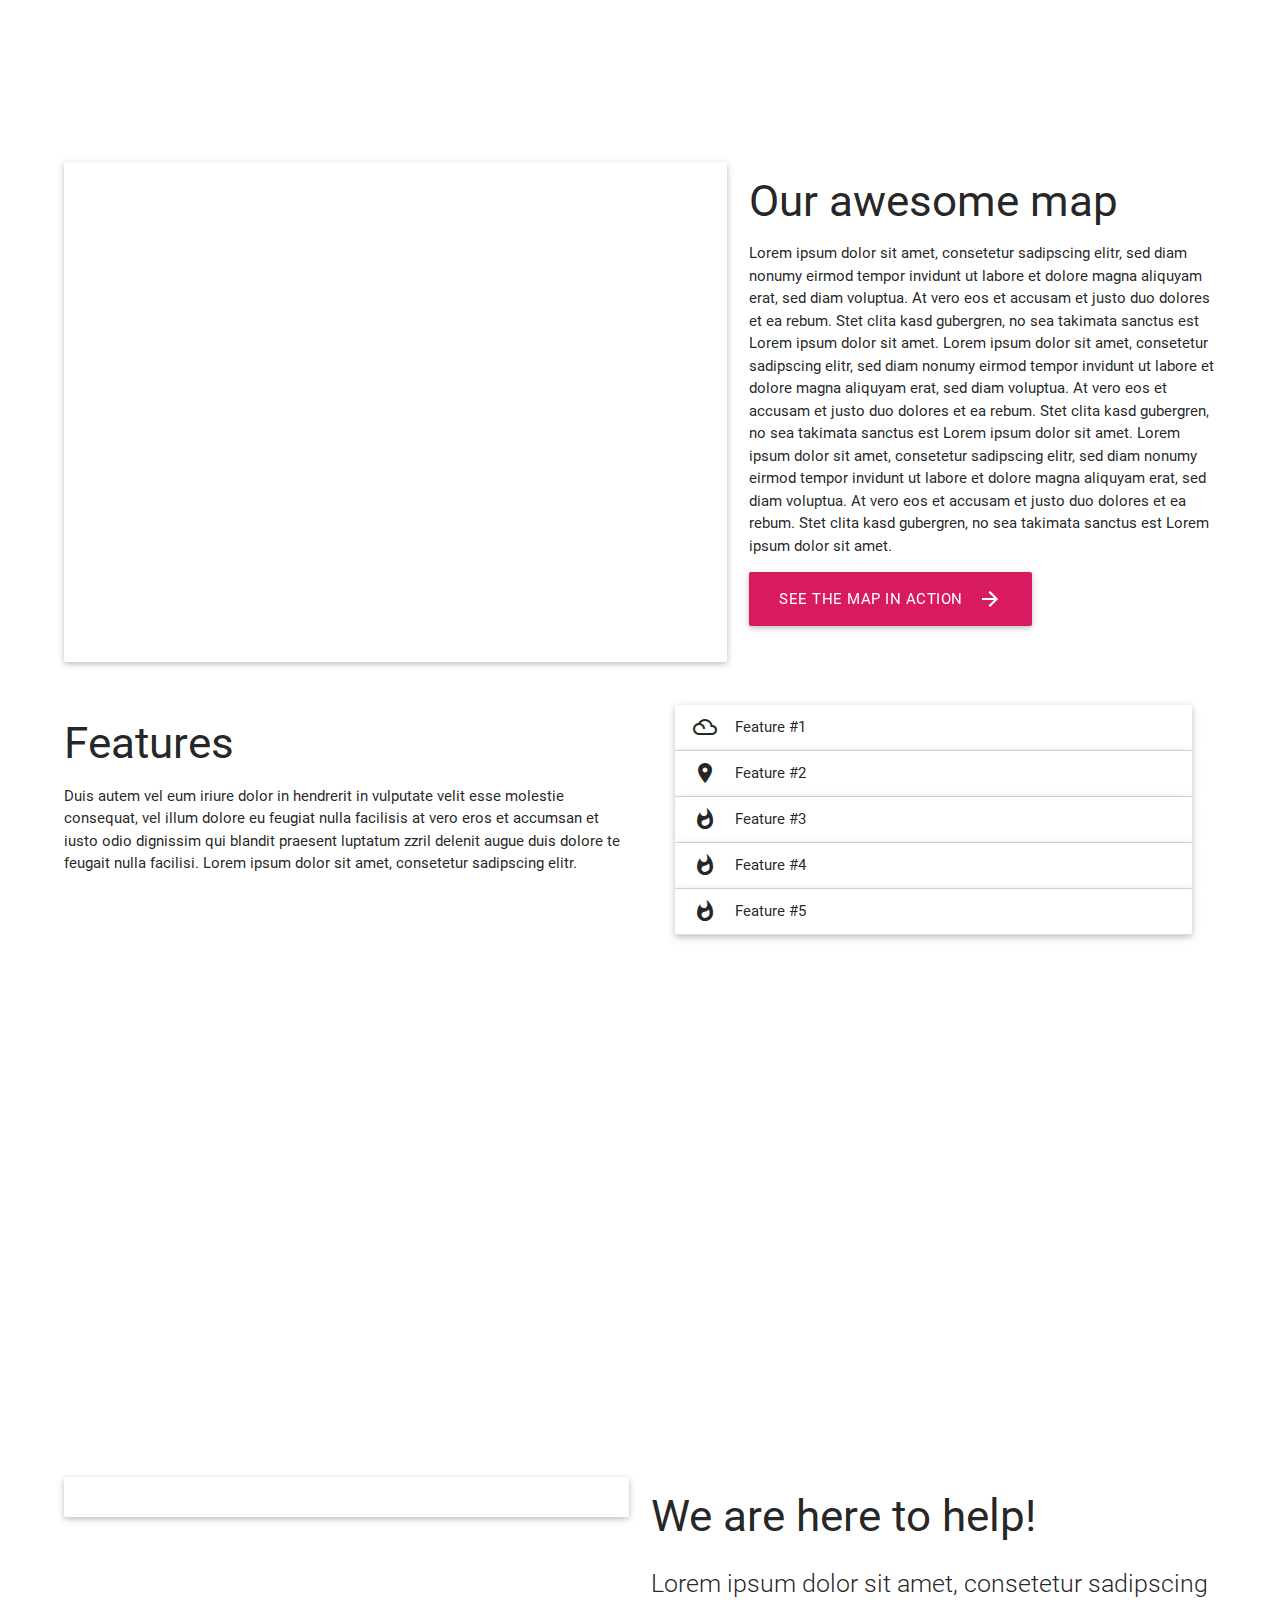
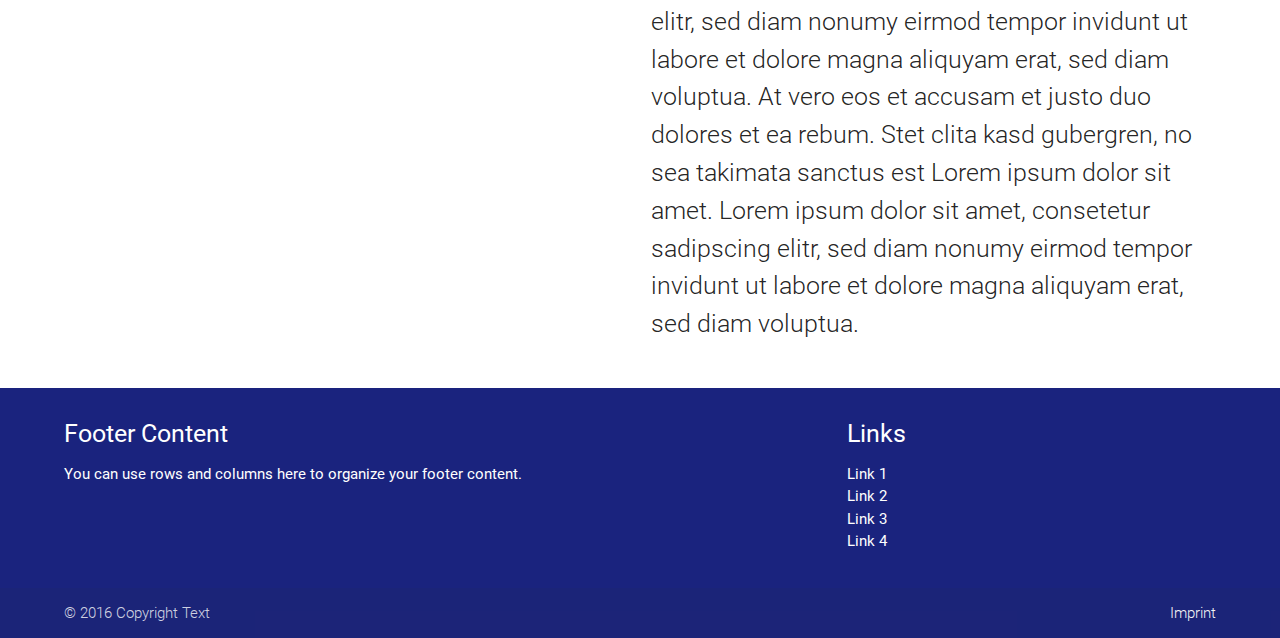
==== commit cc11c863: "changed divider" ====
--- a/index.html
+++ b/index.html
@@ -6,8 +6,8 @@
     <link href="https://fonts.googleapis.com/icon?family=Material+Icons" rel="stylesheet">
 
     <!--Import materialize.css-->
-    <link type="text/css" rel="stylesheet" href="css/materialize.min.css" media="screen,projection" />
-    <link type="text/css" rel="stylesheet" href="css/lp-style.css" media="screen,projection" />
+    <link type="text/css" rel="stylesheet" href="/css/materialize.min.css" media="screen" />
+    <link type="text/css" rel="stylesheet" href="/css/lp-style.min.css" media="screen" />
 
     <!--Let browser know website is optimized for mobile-->
     <meta name="viewport" content="width=device-width, initial-scale=1.0" />
@@ -19,23 +19,21 @@
 <body>
     <header>
         <div class="navbar-fixed">
-            <nav role="navigation">
+            <nav>
                 <div class="nav-wrapper">
-                    <a href="#!" class="brand-logo center">Map</a>
+                    <a href="#!" class="brand-logo center">MyApp</a>
                     <a href="#" data-activates="slide-out" class="button-collapse"><i class="material-icons">menu</i></a>
                     <ul class="right hide-on-med-and-down">
-                        <li><a href="./map.html">Backend</a></li>
+                        <li><a href="/map.html">Backend</a></li>
                         <li><a href="#!">Your Account</a></li>
                     </ul>
                     <ul id="slide-out" class="side-nav">
-                        <li><a class="waves-effect" href="#!">Backend</a></li>
+                        <li><a class="waves-effect" href="/map.html">Backend</a></li>
                         <li><a class="waves-effect" href="#!">Your Account</a></li>
-                        <div class="bottom">
-                            <div class="divider"></div>
-                            <li><a class="waves-effect" href="settings.html"><i class="material-icons">settings</i>Settings</a></li>
-                            <li><a class="waves-effect" href="#!"><i class="material-icons">mode_editq</i>Imprint</a></li>
-                            <li><a class="waves-effect" href="#bugreport"><i class="material-icons">bug_report</i>Report a bug</a></li>
-                        </div>
+                        <li class="divider"></li>
+                        <li><a class="waves-effect" href="/settings.html"><i class="material-icons">settings</i>Settings</a></li>
+                        <li><a class="waves-effect" href="#!"><i class="material-icons">mode_editq</i>Imprint</a></li>
+                        <li><a class="modal-trigger waves-effect" href="#bugreport"><i class="material-icons">bug_report</i>Report a bug</a></li>
                     </ul>
                 </div>
             </nav>
@@ -53,19 +51,29 @@
                     </div>
                     <div class="row">
                         <div class="col m12 s12 center white-text">
-                            <a href="#!" class="btn-large indigo darken-4 cloud_get_started waves-effect waves-light">Learn more about our services</a>
+                            <a href="#!" class="btn-large cloud_get_started waves-effect waves-light">Learn more about our services</a>
                         </div>
                     </div>
                 </div>
             </div>
         </div>
-
-        <div class="container">
-            <div class="row">
-              <h2 class="center">Get the most out of the Materialize</h2>
-              <p class="center flow-text">
-                Materialize is your no.1 Material Design CSS framework. Get involved to be part of something big.
-              </p>
+        <div class="github-commit">
+            <div class="container">
+                <div class="commit">
+                    Latest Commit on Github: &nbsp;&nbsp;
+                    <a href="" class="sha"></a>
+                    &nbsp;&nbsp;
+                    <span class="date"></span>
+                    <a id="github-button" href="https://github.com/tomscholz/materialize-map" class="btn-flat right grey-text text-lighten-5 waves-effect waves-light hide-on-small-only">Github</a>
+                </div>
+            </div>
+        </div>
+        <div class="container">
+            <div class="row">
+                <h2 class="center">Get the most out of the Materialize</h2>
+                <p class="center flow-text">
+                    Materialize is your no.1 Material Design CSS framework. Get involved to be part of something big.
+                </p>
                 <div class="col s12 m4">
                     <div class="center promo">
                         <i class="material-icons">flash_on</i>
@@ -91,7 +99,7 @@
             </div>
         </div>
         <div class="parallax-container">
-            <div class="parallax"><img src="images/parallax4.jpg"></div>
+            <div class="parallax"><img src="/images/parallax4.jpg"></div>
         </div>
         <div class="container">
             <div class="row">
@@ -108,7 +116,7 @@
                         duo dolores et ea rebum. Stet clita kasd gubergren, no sea takimata sanctus est Lorem ipsum dolor sit amet. Lorem ipsum dolor sit amet, consetetur sadipscing elitr, sed diam nonumy eirmod tempor invidunt ut labore et dolore magna
                         aliquyam erat, sed diam voluptua. At vero eos et accusam et justo duo dolores et ea rebum. Stet clita kasd gubergren, no sea takimata sanctus est Lorem ipsum dolor sit amet.
                     </p>
-                    <a href="./map.html" class="waves-effect waves-light btn-large"><i class="material-icons right">arrow_forward</i>See the map in action</a>
+                    <a href="/map.html" class="waves-effect waves-light btn-large"><i class="material-icons right">arrow_forward</i>See the map in action</a>
                 </div>
             </div>
         </div>
@@ -158,13 +166,13 @@
             </div>
         </div>
         <div class="parallax-container">
-            <div class="parallax"><img src="images/parallax3.jpg" /></div>
+            <div class="parallax"><img src="/images/parallax3.jpg" /></div>
         </div>
         <div class="container">
             <div class="row">
                 <div class="col s12 m6">
                     <div class="card-panel valign-wrapper">
-                        <img class="responsive-img" src="images/iMac.png" alt="" />
+                        <img class="responsive-img" src="/images/iMac.png" alt="" />
                     </div>
                 </div>
                 <div class="col s12 m6">
@@ -177,6 +185,7 @@
             </div>
         </div>
     </main>
+
     <footer class="page-footer">
         <div class="container">
             <div class="row">
@@ -204,11 +213,11 @@
     </footer>
     <!--Import Javascript-->
     <script type="text/javascript" src="https://code.jquery.com/jquery-2.1.1.min.js"></script>
-    <script>if (typeof jQuery == 'undefined') {document.write(unescape("%3Cscript src='./js/jquery-2.1.1.min.js' type='text/javascript'%3E%3C/script%3E"));}</script>
-    <script type="text/javascript" src="js/materialize.min.js"></script>
+    <script type="text/javascript" src="/js/materialize.min.js"></script>
     <script src="https://maps.googleapis.com/maps/api/js?key=AIzaSyAAzAtpO3V3MDh3rMkW11LKzOI6kKWulEk&callback=initMap" async defer></script>
-    <script type="text/javascript" src="js/init.js"></script>
-    <script type="text/javascript" src="js/script.js"></script>
+    <script type="text/javascript" src="/js/init.js"></script>
+    <script type="text/javascript" src="/js/script.js"></script>
+    <script type="text/javascript" src="/js/jquery.timeago.min.js"></script>
 </body>
 
 </html>
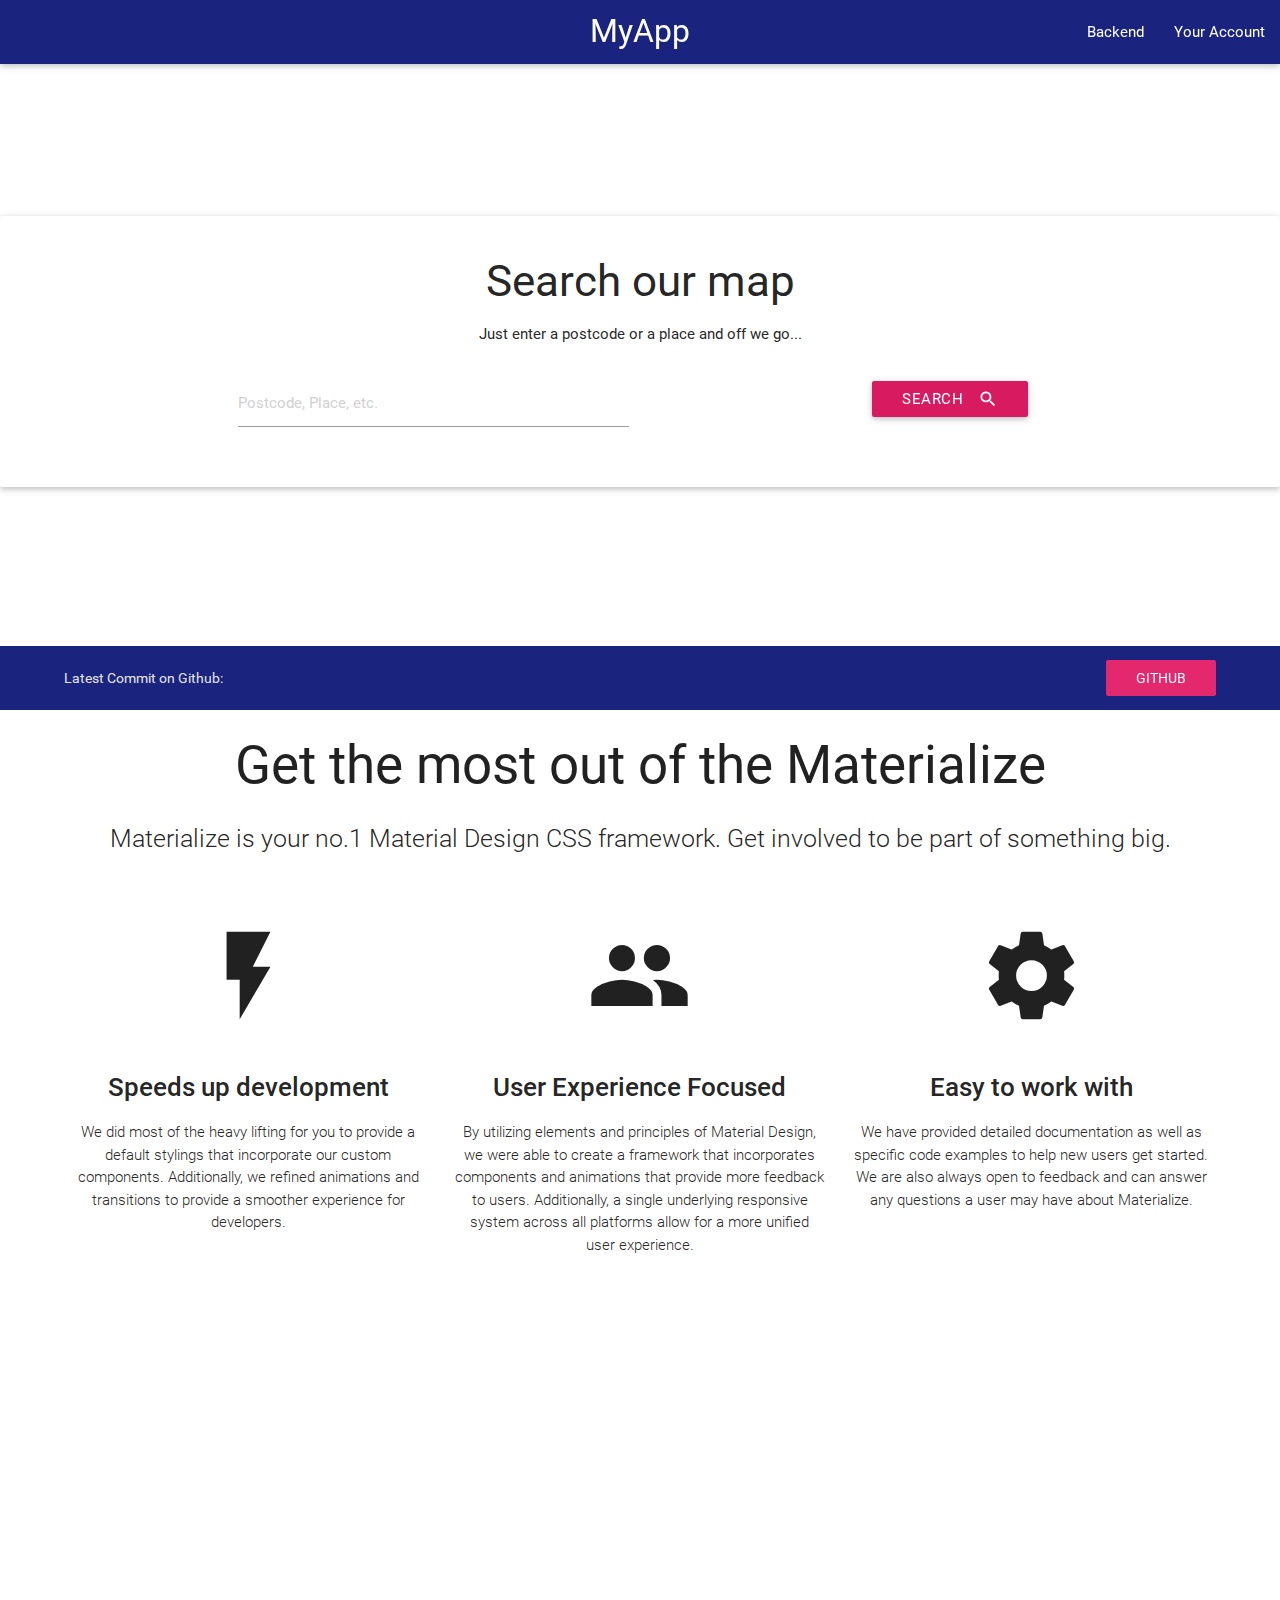
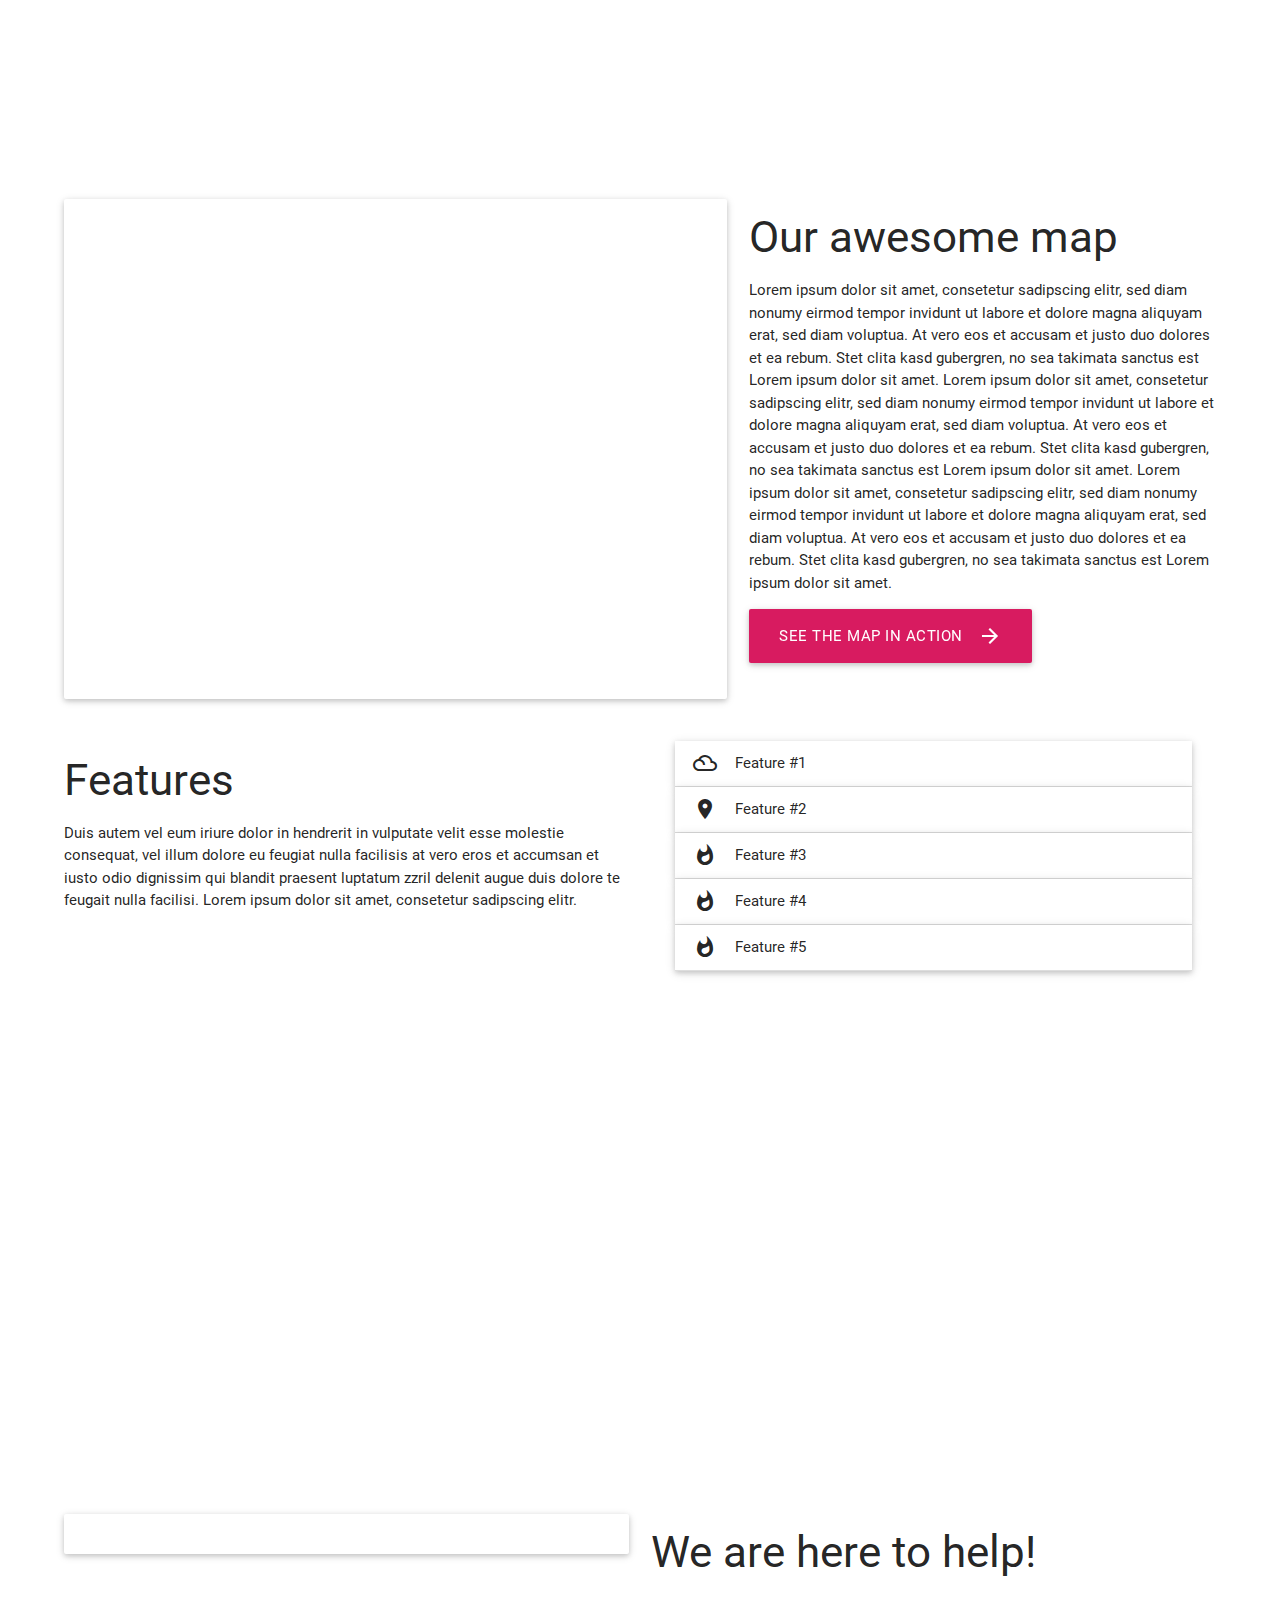
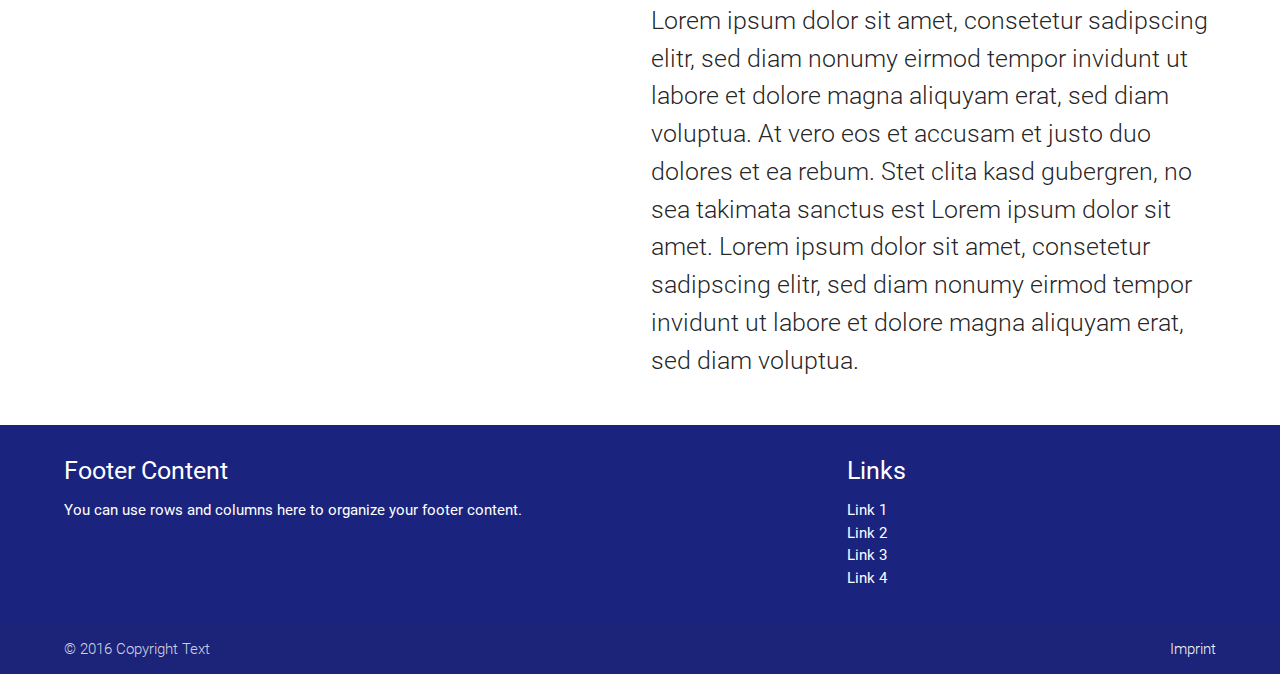
==== commit ea9b73ff: "Removed lp-stlyes.css completly" ====
--- a/index.html
+++ b/index.html
@@ -7,7 +7,6 @@
 
     <!--Import materialize.css-->
     <link type="text/css" rel="stylesheet" href="/css/materialize.min.css" media="screen" />
-    <link type="text/css" rel="stylesheet" href="/css/lp-style.min.css" media="screen" />
 
     <!--Let browser know website is optimized for mobile-->
     <meta name="viewport" content="width=device-width, initial-scale=1.0" />
@@ -27,33 +26,36 @@
                         <li><a href="/map.html">Backend</a></li>
                         <li><a href="#!">Your Account</a></li>
                     </ul>
-                    <ul id="slide-out" class="side-nav">
-                        <li><a class="waves-effect" href="/map.html">Backend</a></li>
-                        <li><a class="waves-effect" href="#!">Your Account</a></li>
-                        <li class="divider"></li>
-                        <li><a class="waves-effect" href="/settings.html"><i class="material-icons">settings</i>Settings</a></li>
-                        <li><a class="waves-effect" href="#!"><i class="material-icons">mode_editq</i>Imprint</a></li>
-                        <li><a class="modal-trigger waves-effect" href="#bugreport"><i class="material-icons">bug_report</i>Report a bug</a></li>
-                    </ul>
-                </div>
+                </div>
+                <ul id="slide-out" class="side-nav">
+                    <li><a class="waves-effect" href="/map.html">Backend</a></li>
+                    <li><a class="waves-effect" href="#!">Your Account</a></li>
+                    <li class="divider"></li>
+                    <li><a class="waves-effect" href="/settings.html"><i class="material-icons">settings</i>Settings</a></li>
+                    <li><a class="waves-effect" href="#!"><i class="material-icons">mode_editq</i>Imprint</a></li>
+                    <li><a class="modal-trigger waves-effect" href="#bugreport"><i class="material-icons">bug_report</i>Report a bug</a></li>
+                </ul>
             </nav>
         </div>
     </header>
     <main>
         <div class="row intro">
-            <div class="col s12 m12">
-                <div class="container">
-                    <div class="row">
-                        <div class="col m12 s12 center white-text">
-                            <h1>A map template that fits <u>your</u> needs</h1>
-                            <h5>Get the software you want.</h5>
+            <div class="card-panel">
+                <div class="row">
+                    <div class="col s12">
+                        <h3 class="center">Search our map</h3>
+                        <p class="center">Just enter a postcode or a place and off we go...</p>
+                    </div>
+                </div>
+                <div class="row">
+                    <form>
+                        <div class="col s12 m4 offset-m2">
+                            <input placeholder="Postcode, Place, etc." type="text" autocomplete="off">
                         </div>
-                    </div>
-                    <div class="row">
-                        <div class="col m12 s12 center white-text">
-                            <a href="#!" class="btn-large cloud_get_started waves-effect waves-light">Learn more about our services</a>
+                        <div class="col s12 m6 center">
+                            <button type="submit" name="action" class="waves-effect waves-light btn">Search<i class="material-icons right">search</i></button>
                         </div>
-                    </div>
+                    </form>
                 </div>
             </div>
         </div>
@@ -216,8 +218,9 @@
     <script type="text/javascript" src="/js/materialize.min.js"></script>
     <script src="https://maps.googleapis.com/maps/api/js?key=AIzaSyAAzAtpO3V3MDh3rMkW11LKzOI6kKWulEk&callback=initMap" async defer></script>
     <script type="text/javascript" src="/js/init.js"></script>
-    <script type="text/javascript" src="/js/script.js"></script>
     <script type="text/javascript" src="/js/jquery.timeago.min.js"></script>
+    <script type="text/javascript" src="/js/custom.js"></script>
+    <script type="text/javascript" src="/js/map.js"></script>
 </body>
 
 </html>
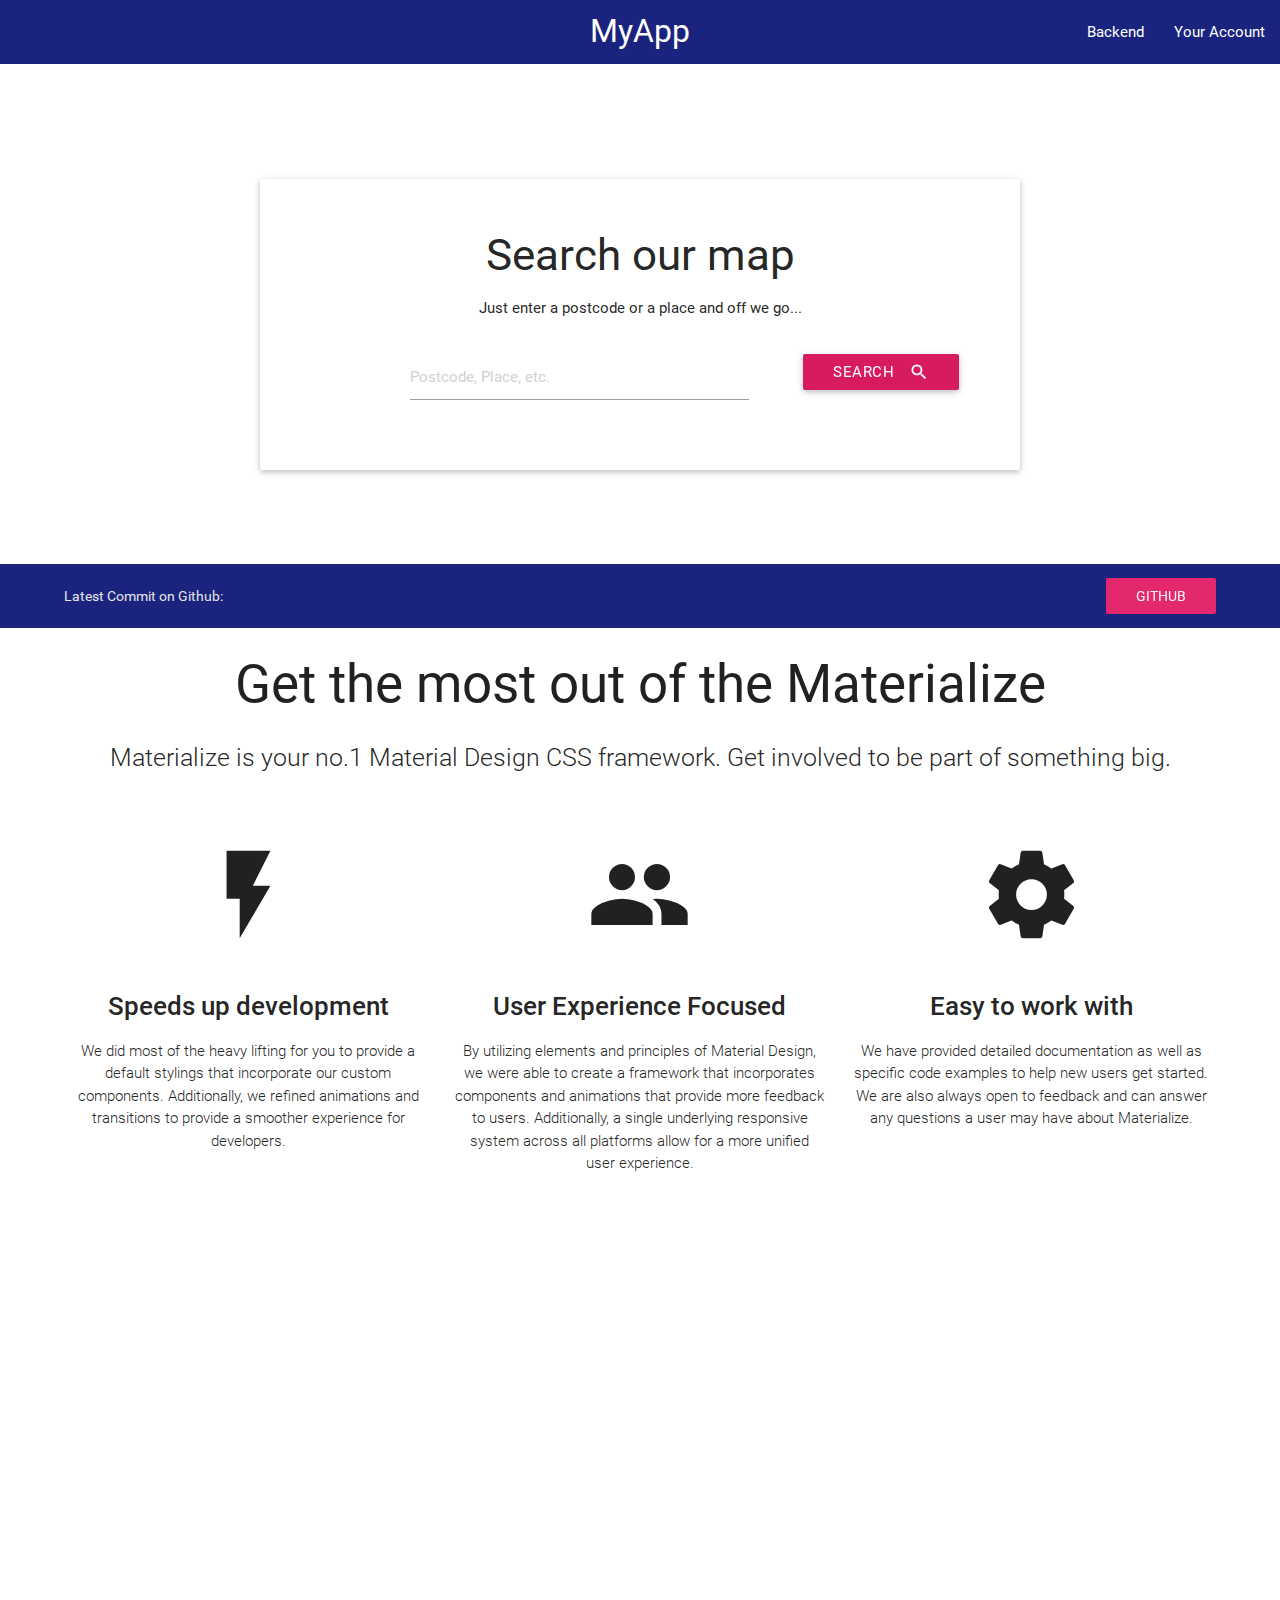
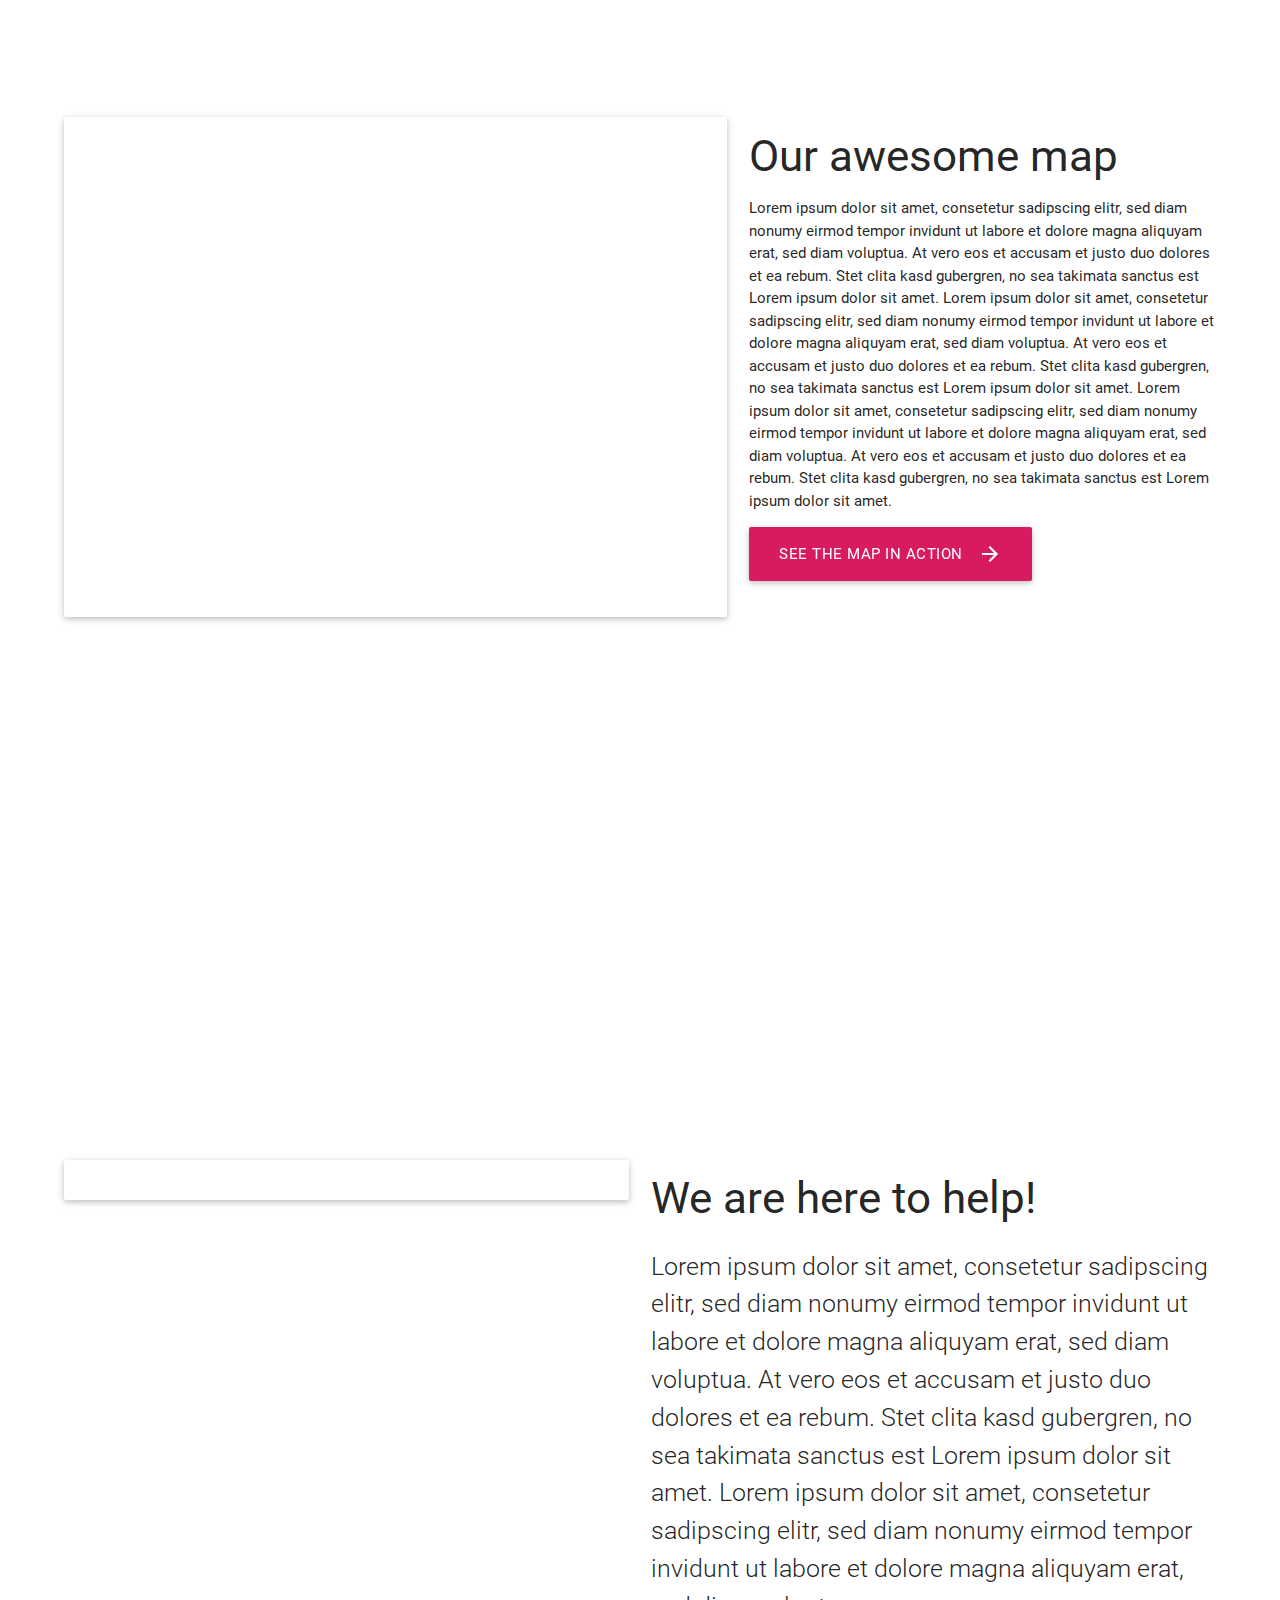
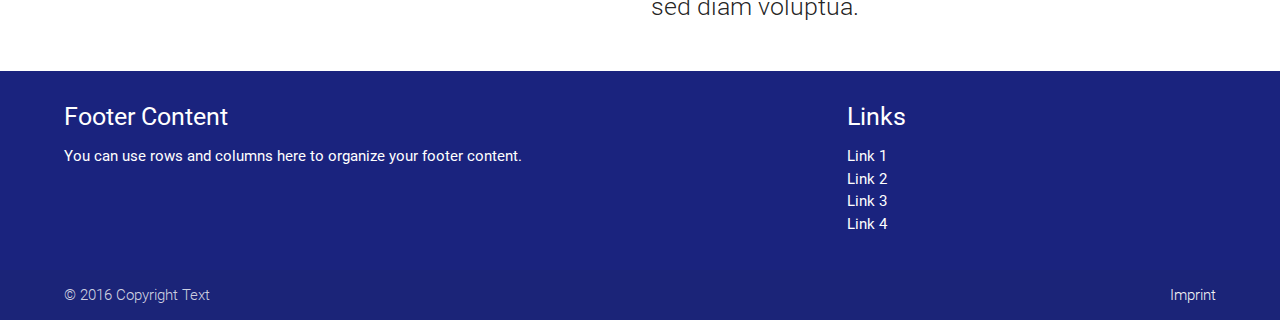
==== commit 6d9f1d94: "Removed Bug report modal and linked to Github Issues" ====
--- a/index.html
+++ b/index.html
@@ -7,7 +7,13 @@
 
     <!--Import materialize.css-->
     <link type="text/css" rel="stylesheet" href="/css/materialize.min.css" media="screen" />
-
+    <style media="screen">
+        body, html, main {
+            height: auto !important;
+            margin: 0;
+            padding: 0;
+        }
+    </style>
     <!--Let browser know website is optimized for mobile-->
     <meta name="viewport" content="width=device-width, initial-scale=1.0" />
     <meta http-equiv="X-UA-Compatible" content="IE=edge">
@@ -33,32 +39,36 @@
                     <li class="divider"></li>
                     <li><a class="waves-effect" href="/settings.html"><i class="material-icons">settings</i>Settings</a></li>
                     <li><a class="waves-effect" href="#!"><i class="material-icons">mode_editq</i>Imprint</a></li>
-                    <li><a class="modal-trigger waves-effect" href="#bugreport"><i class="material-icons">bug_report</i>Report a bug</a></li>
+                    <li><a class="waves-effect" href="https://github.com/tomscholz/materialize-map/issues"><i class="material-icons">bug_report</i>Report a bug</a></li>
                 </ul>
             </nav>
         </div>
     </header>
     <main>
-        <div class="row intro">
-            <div class="card-panel">
-                <div class="row">
-                    <div class="col s12">
-                        <h3 class="center">Search our map</h3>
-                        <p class="center">Just enter a postcode or a place and off we go...</p>
+        <div id="index-banner" class="parallax-container">
+            <div class="section no-pad-bot">
+                <div class="container">
+                    <div class="card-panel">
+                        <div class="row">
+                            <div class="col s12">
+                                <h3 class="center">Search our map</h3>
+                                <p class="center">Just enter a postcode or a place and off we go...</p>
+                            </div>
+                        </div>
+                        <div class="row">
+                            <div class="col s12 m6 offset-m2">
+                                <input placeholder="Postcode, Place, etc." type="text" />
+                            </div>
+                            <div class="col s12 m4 center">
+                                <button name="action" class="waves-effect waves-light btn">Search<i class="material-icons right">search</i></button>
+                            </div>
+                        </div>
                     </div>
                 </div>
-                <div class="row">
-                    <form>
-                        <div class="col s12 m4 offset-m2">
-                            <input placeholder="Postcode, Place, etc." type="text" autocomplete="off">
-                        </div>
-                        <div class="col s12 m6 center">
-                            <button type="submit" name="action" class="waves-effect waves-light btn">Search<i class="material-icons right">search</i></button>
-                        </div>
-                    </form>
-                </div>
             </div>
+            <div class="parallax"><img src="/images/header-bg.jpg"></div>
         </div>
+
         <div class="github-commit">
             <div class="container">
                 <div class="commit">
@@ -122,51 +132,6 @@
                 </div>
             </div>
         </div>
-        <div class="container">
-            <div class="row">
-                <div class="col s12 m6">
-                    <h3>Features</h3>
-                    <p>
-                        Duis autem vel eum iriure dolor in hendrerit in vulputate velit esse molestie consequat, vel illum dolore eu feugiat nulla facilisis at vero eros et accumsan et iusto odio dignissim qui blandit praesent luptatum zzril delenit augue duis dolore te feugait
-                        nulla facilisi. Lorem ipsum dolor sit amet, consetetur sadipscing elitr.
-                    </p>
-                </div>
-                <div class="col s12 m6">
-                    <ul class="collapsible popout" data-collapsible="accordion">
-                        <li>
-                            <div class="collapsible-header"><i class="material-icons">filter_drama</i>Feature #1</div>
-                            <div class="collapsible-body">
-                                <p>Lorem ipsum dolor sit amet.</p>
-                            </div>
-                        </li>
-                        <li>
-                            <div class="collapsible-header"><i class="material-icons">place</i>Feature #2</div>
-                            <div class="collapsible-body">
-                                <p>Lorem ipsum dolor sit amet.</p>
-                            </div>
-                        </li>
-                        <li>
-                            <div class="collapsible-header"><i class="material-icons">whatshot</i>Feature #3</div>
-                            <div class="collapsible-body">
-                                <p>Lorem ipsum dolor sit amet.</p>
-                            </div>
-                        </li>
-                        <li>
-                            <div class="collapsible-header"><i class="material-icons">whatshot</i>Feature #4</div>
-                            <div class="collapsible-body">
-                                <p>Lorem ipsum dolor sit amet.</p>
-                            </div>
-                        </li>
-                        <li>
-                            <div class="collapsible-header"><i class="material-icons">whatshot</i>Feature #5</div>
-                            <div class="collapsible-body">
-                                <p>Lorem ipsum dolor sit amet.</p>
-                            </div>
-                        </li>
-                    </ul>
-                </div>
-            </div>
-        </div>
         <div class="parallax-container">
             <div class="parallax"><img src="/images/parallax3.jpg" /></div>
         </div>
@@ -213,6 +178,7 @@
             </div>
         </div>
     </footer>
+
     <!--Import Javascript-->
     <script type="text/javascript" src="https://code.jquery.com/jquery-2.1.1.min.js"></script>
     <script type="text/javascript" src="/js/materialize.min.js"></script>
